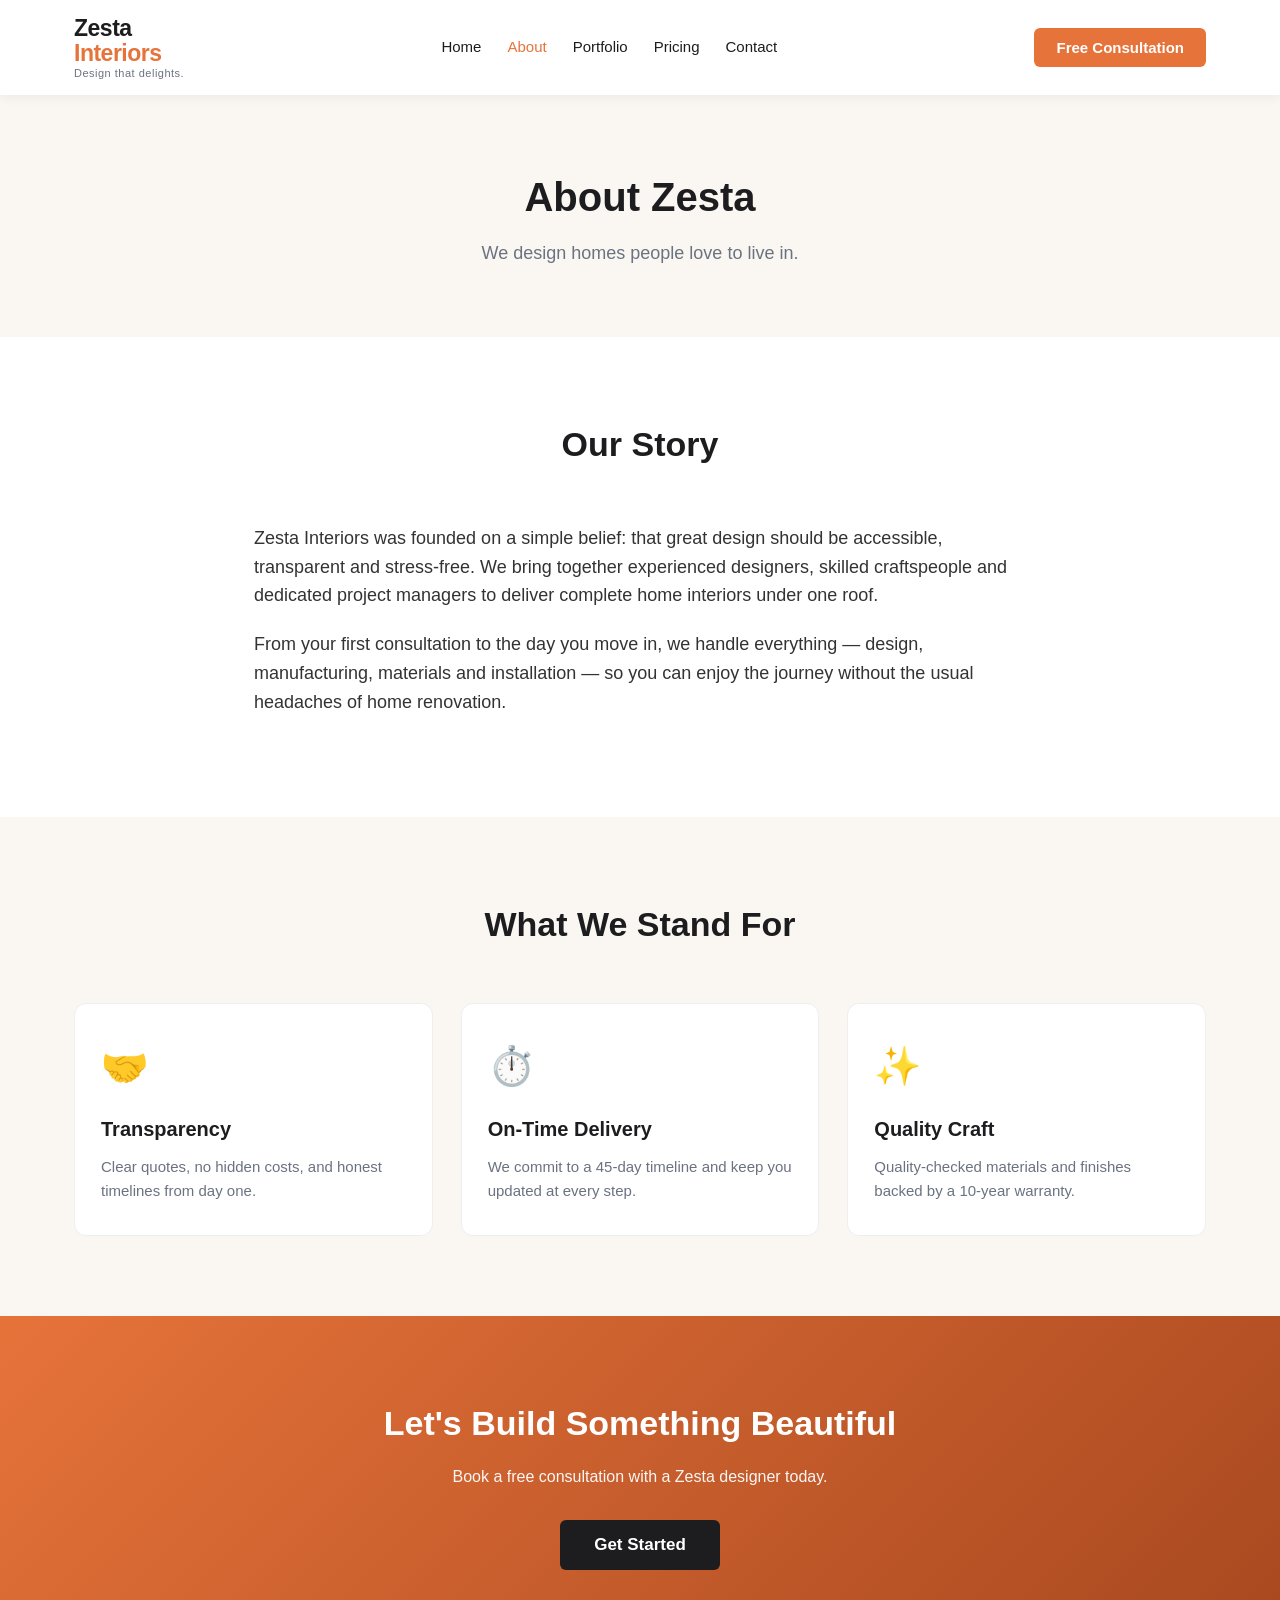
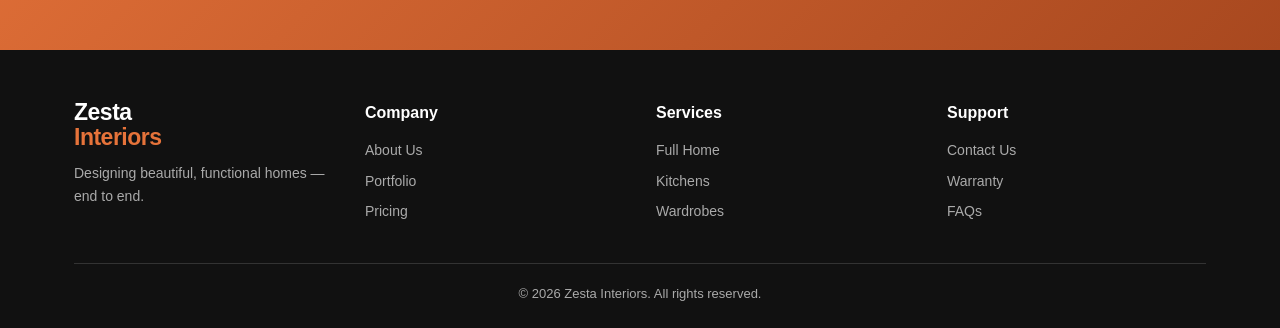
==== about.html @ 532d183b "Add About page for Zesta InteriorAdd about.htmls This file contains the HTML structure for the About" ====
<!DOCTYPE html>
<html lang="en">
<head>
<meta charset="UTF-8">
<meta name="viewport" content="width=device-width, initial-scale=1.0">
<title>About — Zesta Interiors</title>
<link rel="stylesheet" href="style.css">
</head>
<body>
<header>
  <nav>
    <a href="index.html" class="logo">Zesta<span> Interiors</span><small>Design that delights.</small></a>
    <div class="nav-links">
      <a href="index.html">Home</a>
      <a href="about.html" class="active">About</a>
      <a href="portfolio.html">Portfolio</a>
      <a href="pricing.html">Pricing</a>
      <a href="contact.html">Contact</a>
    </div>
    <a href="contact.html"><button class="btn">Free Consultation</button></a>
  </nav>
</header>
<section class="page-hero"><div class="container"><h1>About Zesta</h1><p>We design homes people love to live in.</p></div></section>
<section>
  <div class="container narrow">
    <div class="section-title"><h2>Our Story</h2></div>
    <p class="lead">Zesta Interiors was founded on a simple belief: that great design should be accessible, transparent and stress-free. We bring together experienced designers, skilled craftspeople and dedicated project managers to deliver complete home interiors under one roof.</p>
    <p class="lead">From your first consultation to the day you move in, we handle everything — design, manufacturing, materials and installation — so you can enjoy the journey without the usual headaches of home renovation.</p>
  </div>
</section>
<section class="rooms">
  <div class="container">
    <div class="section-title"><h2>What We Stand For</h2></div>
    <div class="grid">
      <div class="card"><div class="icon">🤝</div><h3>Transparency</h3><p>Clear quotes, no hidden costs, and honest timelines from day one.</p></div>
      <div class="card"><div class="icon">⏱️</div><h3>On-Time Delivery</h3><p>We commit to a 45-day timeline and keep you updated at every step.</p></div>
      <div class="card"><div class="icon">✨</div><h3>Quality Craft</h3><p>Quality-checked materials and finishes backed by a 10-year warranty.</p></div>
    </div>
  </div>
</section>
<section class="cta">
  <div class="container">
    <h2>Let's Build Something Beautiful</h2>
    <p>Book a free consultation with a Zesta designer today.</p>
    <a href="contact.html"><button class="btn big dark">Get Started</button></a>
  </div>
</section>
<footer>
  <div class="container">
    <div class="f-grid">
      <div><div class="logo" style="color:#fff">Zesta<span> Interiors</span></div><p style="margin-top:12px;font-size:14px">Designing beautiful, functional homes — end to end.</p></div>
      <div><h4>Company</h4><a href="about.html">About Us</a><a href="portfolio.html">Portfolio</a><a href="pricing.html">Pricing</a></div>
      <div><h4>Services</h4><a href="index.html">Full Home</a><a href="index.html">Kitchens</a><a href="index.html">Wardrobes</a></div>
      <div><h4>Support</h4><a href="contact.html">Contact Us</a><a href="#">Warranty</a><a href="#">FAQs</a></div>
    </div>
    <div class="copy">© 2026 Zesta Interiors. All rights reserved.</div>
  </div>
</footer>
</body>
</html>
---- style.css ----
:root{--brand:#e6733a;--dark:#1d1d1f;--gray:#6b7280;--bg:#faf7f3;--gold:#c9a24b;}
*{margin:0;padding:0;box-sizing:border-box;font-family:'Segoe UI',Helvetica,Arial,sans-serif;}
body{color:var(--dark);background:#fff;line-height:1.6;}
a{text-decoration:none;color:inherit;}
.container{max-width:1180px;margin:0 auto;padding:0 24px;}
.narrow{max-width:820px;}
header{position:sticky;top:0;background:#fff;box-shadow:0 2px 12px rgba(0,0,0,.06);z-index:100;}
nav{display:flex;align-items:center;justify-content:space-between;padding:16px 24px;max-width:1180px;margin:0 auto;}
.logo{font-size:23px;font-weight:800;letter-spacing:-.5px;display:flex;flex-direction:column;line-height:1.1;}
.logo span{color:var(--brand);}
.logo small{font-size:11px;font-weight:500;color:var(--gray);letter-spacing:.5px;}
.nav-links{display:flex;gap:26px;font-weight:500;font-size:15px;}
.nav-links a:hover,.nav-links a.active{color:var(--brand);}
.btn{background:var(--brand);color:#fff;padding:11px 22px;border-radius:6px;font-weight:600;border:none;cursor:pointer;font-size:15px;transition:.2s;}
.btn:hover{background:#cf5f2a;}
.btn.big{padding:15px 34px;font-size:17px;}
.btn.dark{background:var(--dark);}.btn.dark:hover{background:#000;}
.btn.full{width:100%;margin-top:14px;}
.hero{background:linear-gradient(rgba(0,0,0,.45),rgba(0,0,0,.45)),url('https://images.unsplash.com/photo-1616486338812-3dadae4b4ace?auto=format&fit=crop&w=1600&q=80') center/cover;color:#fff;padding:110px 0;text-align:center;}
.hero h1{font-size:48px;font-weight:800;max-width:760px;margin:0 auto 18px;line-height:1.15;}
.hero p{font-size:19px;max-width:600px;margin:0 auto 32px;opacity:.95;}
.page-hero{background:var(--bg);text-align:center;padding:70px 0;}
.page-hero h1{font-size:40px;font-weight:800;margin-bottom:10px;}
.page-hero p{color:var(--gray);font-size:18px;}
.stats{display:flex;justify-content:center;gap:60px;flex-wrap:wrap;padding:50px 0;background:var(--bg);text-align:center;}
.stat h3{font-size:38px;color:var(--brand);font-weight:800;}
.stat p{color:var(--gray);font-weight:500;}
section{padding:80px 0;}
.section-title{text-align:center;margin-bottom:52px;}
.section-title h2{font-size:34px;font-weight:800;margin-bottom:10px;}
.section-title p{color:var(--gray);max-width:560px;margin:0 auto;}
.lead{font-size:18px;color:#333;margin-bottom:20px;}
.grid{display:grid;grid-template-columns:repeat(auto-fit,minmax(260px,1fr));gap:28px;}
.card{border:1px solid #eee;border-radius:12px;padding:32px 26px;transition:.25s;background:#fff;}
.card:hover{box-shadow:0 12px 30px rgba(0,0,0,.09);transform:translateY(-4px);}
.card .icon{font-size:38px;margin-bottom:16px;}
.card h3{font-size:20px;margin-bottom:10px;}
.card p{color:var(--gray);font-size:15px;}
.rooms{background:var(--bg);}
.room-grid{display:grid;grid-template-columns:repeat(auto-fit,minmax(280px,1fr));gap:22px;}
.room{position:relative;border-radius:12px;overflow:hidden;height:260px;cursor:pointer;}
.room img{width:100%;height:100%;object-fit:cover;transition:.4s;}
.room:hover img{transform:scale(1.08);}
.room span{position:absolute;bottom:0;left:0;right:0;background:linear-gradient(transparent,rgba(0,0,0,.8));color:#fff;padding:40px 20px 18px;font-size:19px;font-weight:600;}
.steps{display:grid;grid-template-columns:repeat(auto-fit,minmax(210px,1fr));gap:30px;text-align:center;}
.step .num{width:56px;height:56px;background:var(--brand);color:#fff;border-radius:50%;display:flex;align-items:center;justify-content:center;font-size:22px;font-weight:800;margin:0 auto 16px;}
.step h3{margin-bottom:8px;}
.step p{color:var(--gray);font-size:15px;}
.pricing .price-card{display:flex;flex-direction:column;position:relative;}
.price-card .price{font-size:26px;font-weight:800;color:var(--brand);margin:8px 0;}
.price-card .sub{color:var(--gray);font-size:14px;margin-bottom:16px;}
.price-card ul{list-style:none;margin-bottom:auto;}
.price-card li{padding:7px 0;border-bottom:1px solid #f0f0f0;font-size:15px;}
.price-card li:before{content:"\2713 ";color:var(--brand);font-weight:700;}
.price-card.featured{border:2px solid var(--brand);box-shadow:0 12px 30px rgba(230,115,58,.15);}
.badge{position:absolute;top:-13px;left:50%;transform:translateX(-50%);background:var(--brand);color:#fff;padding:4px 16px;border-radius:20px;font-size:12px;font-weight:700;}
.testimonials{background:var(--dark);color:#fff;}
.testimonials .section-title h2{color:#fff;}
.t-grid{display:grid;grid-template-columns:repeat(auto-fit,minmax(280px,1fr));gap:26px;}
.t-card{background:#2a2a2d;border-radius:12px;padding:30px;}
.t-card .stars{color:var(--gold);margin-bottom:12px;}
.t-card p{font-style:italic;opacity:.9;margin-bottom:18px;}
.t-card .name{font-weight:700;}
.t-card .role{color:var(--gray);font-size:14px;}
.cta{background:linear-gradient(135deg,var(--brand),#a8481f);color:#fff;text-align:center;}
.cta h2{font-size:34px;margin-bottom:14px;}
.cta p{margin-bottom:30px;opacity:.95;}
.form{max-width:520px;margin:0 auto;display:grid;gap:14px;}
.form input,.form select,.form textarea{padding:14px;border-radius:8px;border:none;font-size:15px;font-family:inherit;}
.form button{background:var(--dark);color:#fff;padding:15px;border-radius:8px;border:none;font-weight:700;font-size:16px;cursor:pointer;}
.form button:hover{background:#000;}
.contact-info{display:flex;justify-content:center;gap:36px;flex-wrap:wrap;margin-top:34px;font-size:15px;}
footer{background:#111;color:#aaa;padding:50px 0 24px;}
.f-grid{display:grid;grid-template-columns:repeat(auto-fit,minmax(180px,1fr));gap:32px;margin-bottom:32px;}
footer h4{color:#fff;margin-bottom:14px;}
footer a{display:block;margin-bottom:8px;font-size:14px;}
footer a:hover{color:var(--brand);}
.copy{border-top:1px solid #333;padding-top:20px;text-align:center;font-size:13px;}
@media(max-width:768px){.nav-links{display:none;}.hero h1{font-size:34px;}.stats{gap:34px;}}
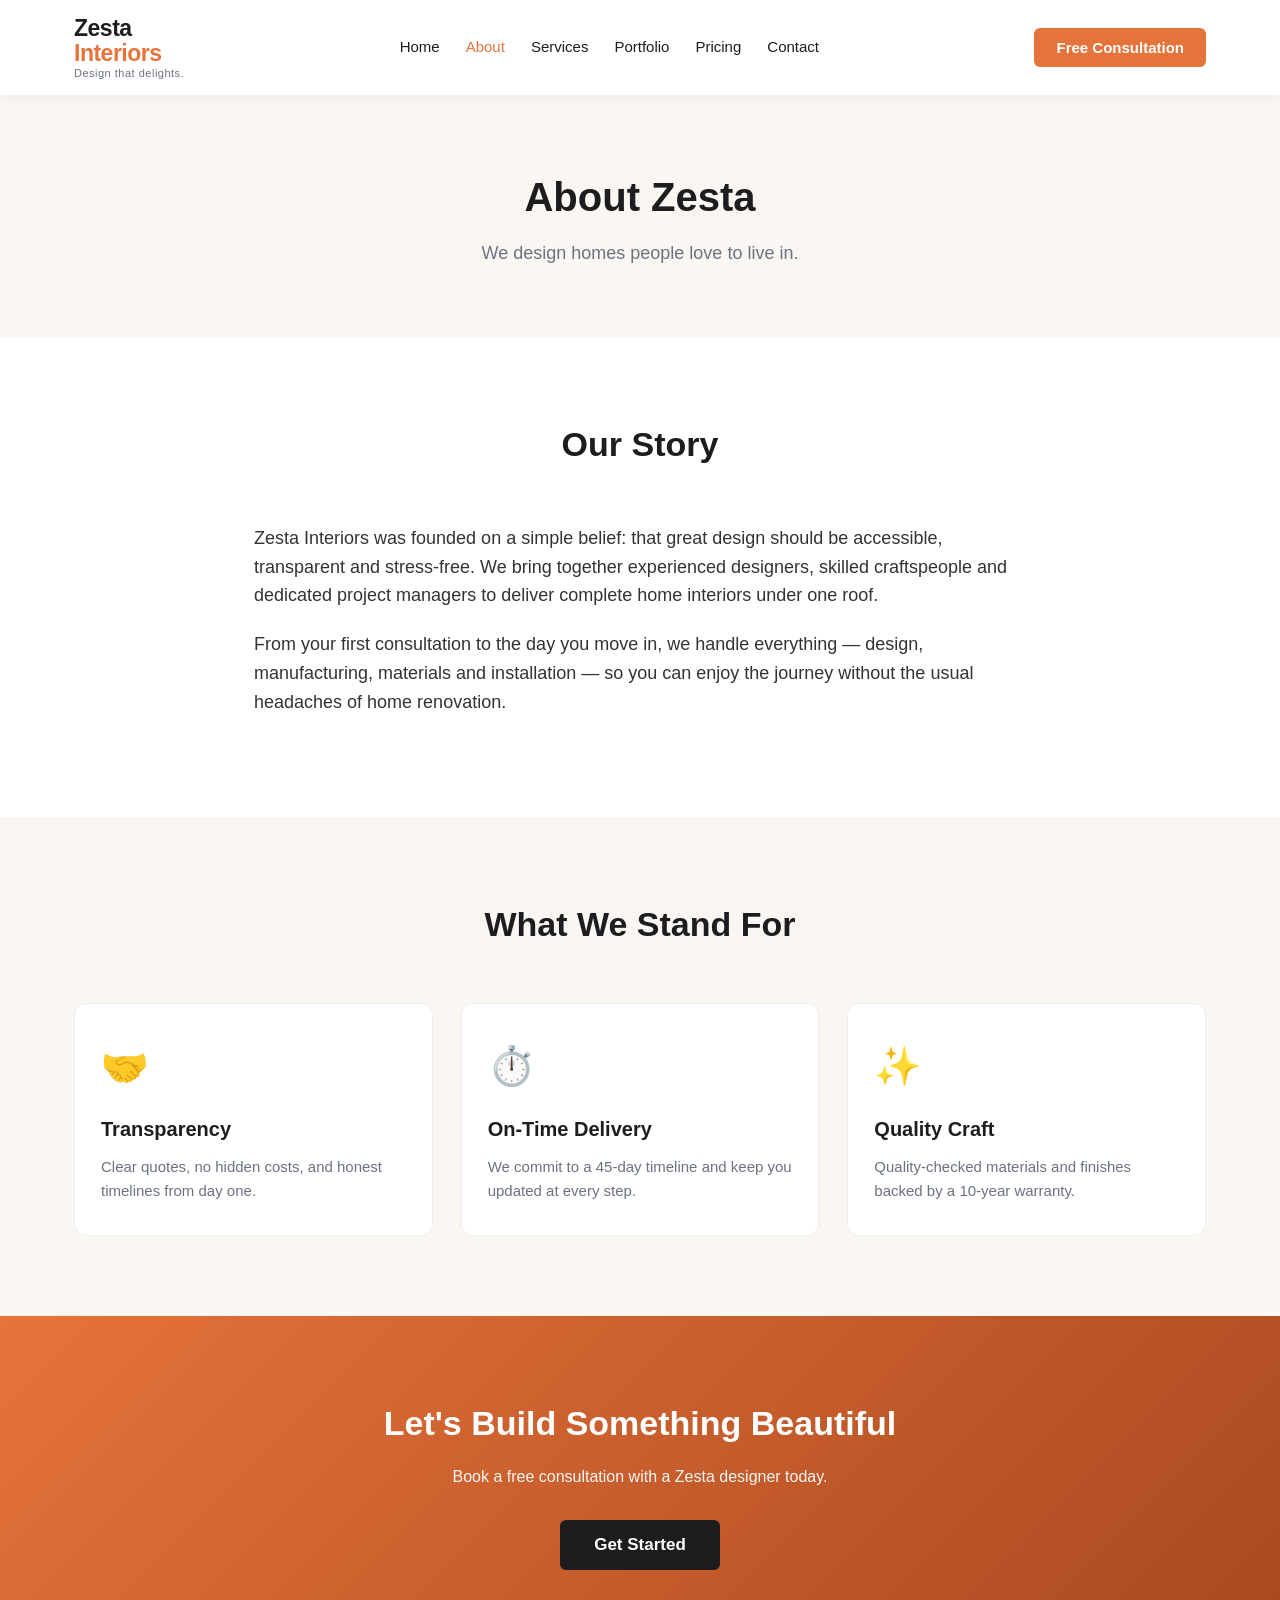
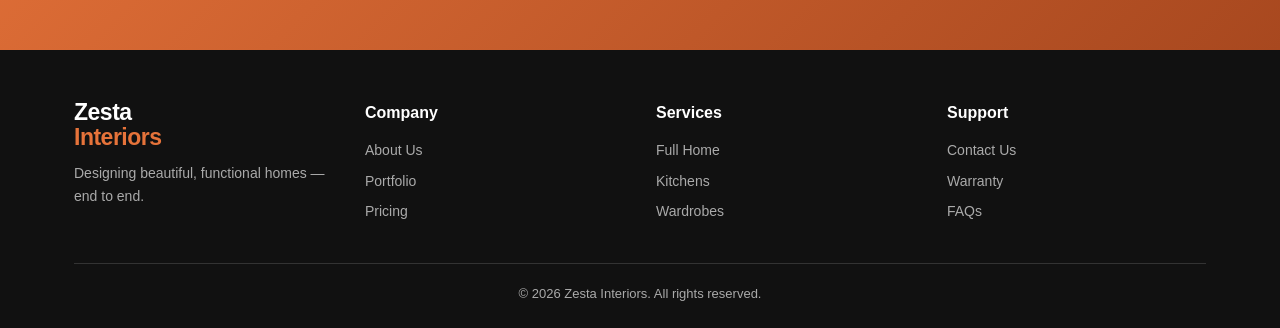
==== commit 96bc5190: "Update service links to point to seAdd Services link to nav in about.htmlrvices.html" ====
--- a/about.html
+++ b/about.html
@@ -13,6 +13,7 @@
     <div class="nav-links">
       <a href="index.html">Home</a>
       <a href="about.html" class="active">About</a>
+      <a href="services.html">Services</a>
       <a href="portfolio.html">Portfolio</a>
       <a href="pricing.html">Pricing</a>
       <a href="contact.html">Contact</a>
@@ -50,7 +51,7 @@
     <div class="f-grid">
       <div><div class="logo" style="color:#fff">Zesta<span> Interiors</span></div><p style="margin-top:12px;font-size:14px">Designing beautiful, functional homes — end to end.</p></div>
       <div><h4>Company</h4><a href="about.html">About Us</a><a href="portfolio.html">Portfolio</a><a href="pricing.html">Pricing</a></div>
-      <div><h4>Services</h4><a href="index.html">Full Home</a><a href="index.html">Kitchens</a><a href="index.html">Wardrobes</a></div>
+      <div><h4>Services</h4><a href="services.html">Full Home</a><a href="services.html">Kitchens</a><a href="services.html">Wardrobes</a></div>
       <div><h4>Support</h4><a href="contact.html">Contact Us</a><a href="#">Warranty</a><a href="#">FAQs</a></div>
     </div>
     <div class="copy">© 2026 Zesta Interiors. All rights reserved.</div>
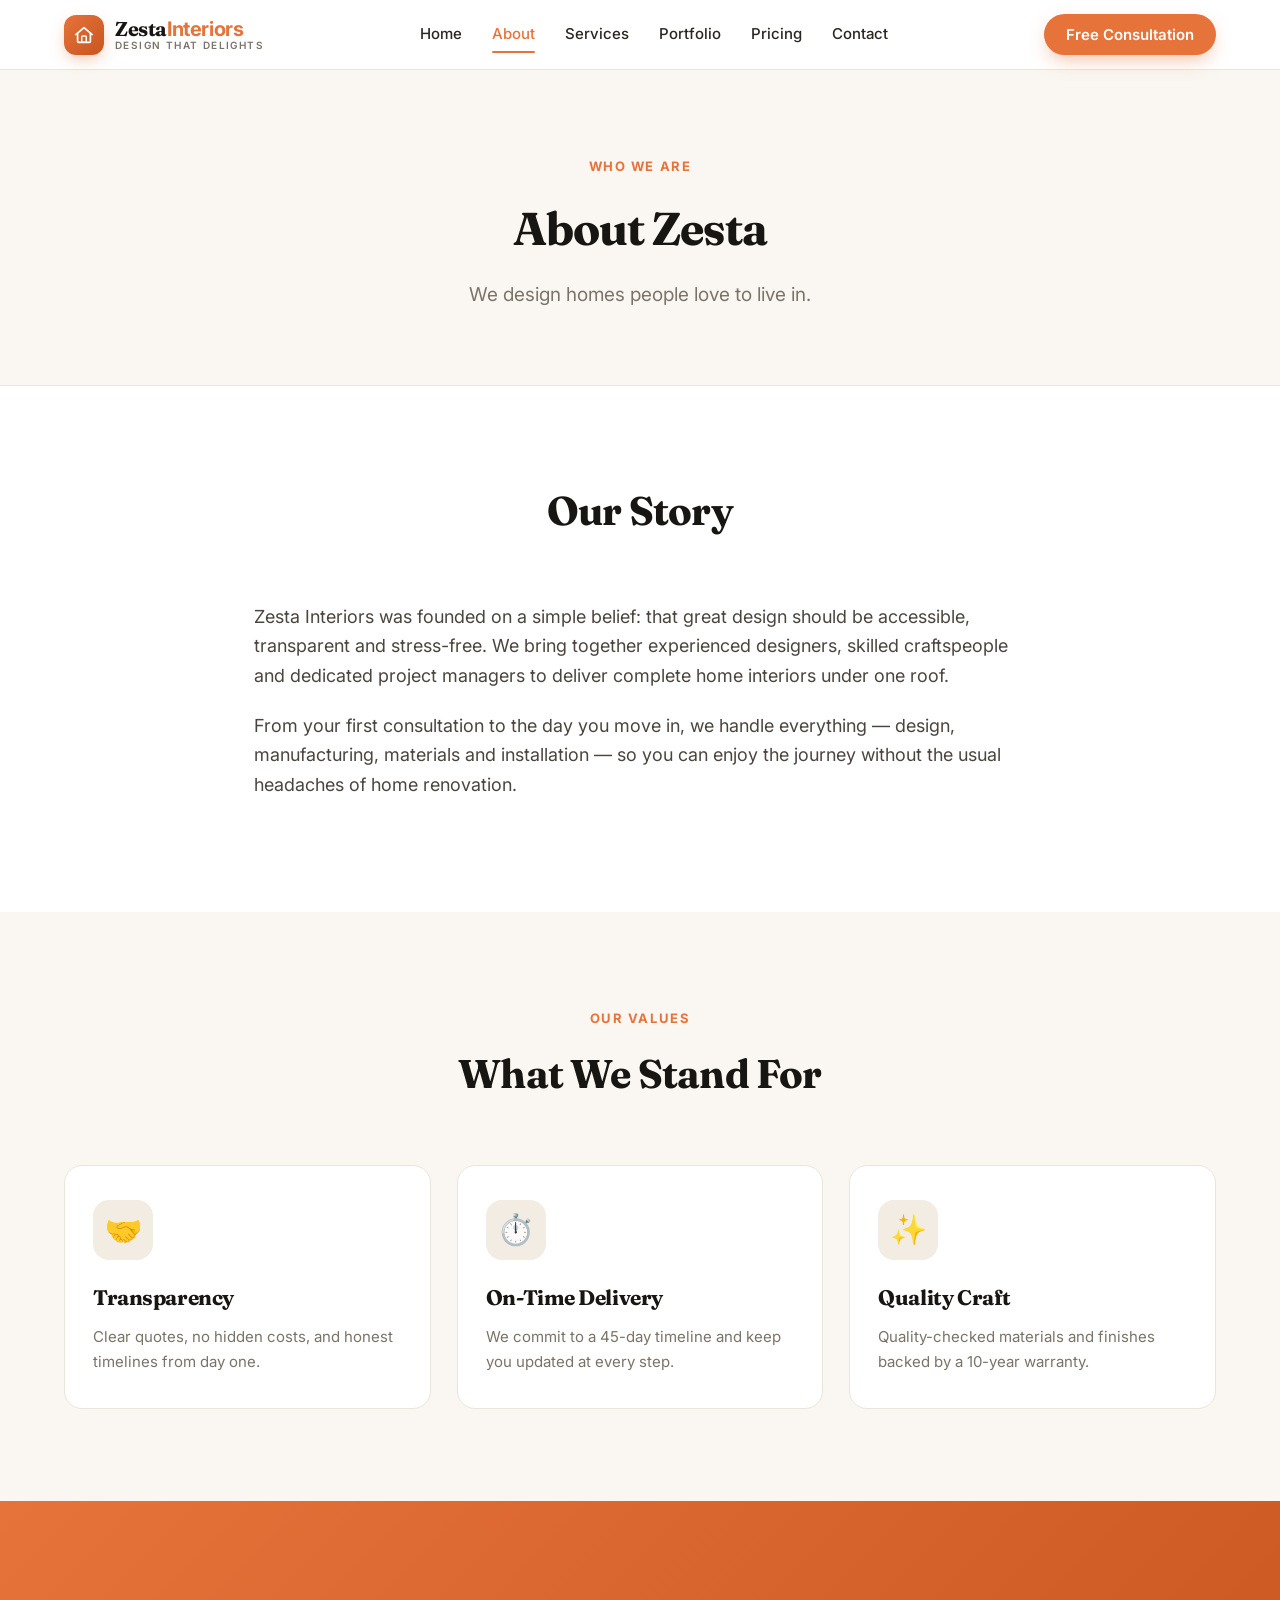
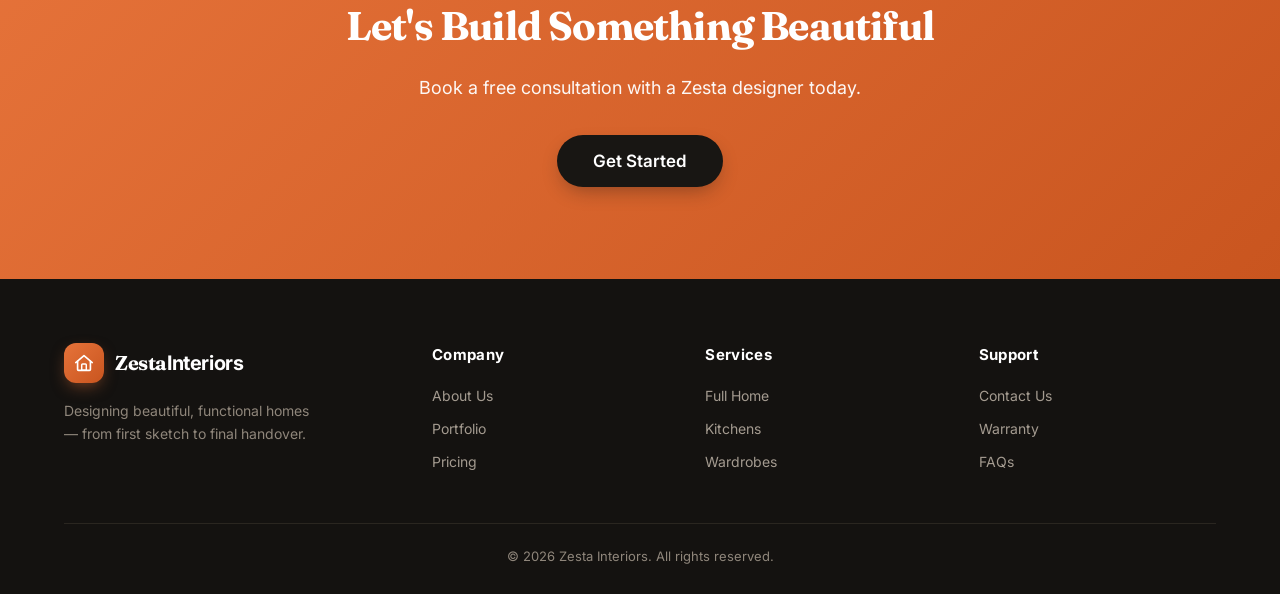
==== commit d55b20da: "Enhance About page structure and content Add SVG logo and eyebrows to about page" ====
--- a/about.html
+++ b/about.html
@@ -9,7 +9,7 @@
 <body>
 <header>
   <nav>
-    <a href="index.html" class="logo">Zesta<span> Interiors</span><small>Design that delights.</small></a>
+    <a href="index.html" class="logo"><span class="mark"><svg viewBox="0 0 24 24" fill="none" xmlns="http://www.w3.org/2000/svg"><path d="M3 11.5 12 4l9 7.5" stroke="#fff" stroke-width="1.8" stroke-linecap="round" stroke-linejoin="round"/><path d="M5 10.2V19a1 1 0 0 0 1 1h12a1 1 0 0 0 1-1v-8.8" stroke="#fff" stroke-width="1.8" stroke-linecap="round" stroke-linejoin="round"/><rect x="9.5" y="13" width="5" height="7" rx="1" stroke="#fff" stroke-width="1.6"/></svg></span><span class="txt"><b>Zesta<span>Interiors</span></b><small>Design that delights</small></span></a>
     <div class="nav-links">
       <a href="index.html">Home</a>
       <a href="about.html" class="active">About</a>
@@ -21,7 +21,7 @@
     <a href="contact.html"><button class="btn">Free Consultation</button></a>
   </nav>
 </header>
-<section class="page-hero"><div class="container"><h1>About Zesta</h1><p>We design homes people love to live in.</p></div></section>
+<section class="page-hero"><div class="container"><span class="eyebrow">Who we are</span><h1>About Zesta</h1><p>We design homes people love to live in.</p></div></section>
 <section>
   <div class="container narrow">
     <div class="section-title"><h2>Our Story</h2></div>
@@ -31,7 +31,7 @@
 </section>
 <section class="rooms">
   <div class="container">
-    <div class="section-title"><h2>What We Stand For</h2></div>
+    <div class="section-title"><span class="eyebrow">Our values</span><h2>What We Stand For</h2></div>
     <div class="grid">
       <div class="card"><div class="icon">🤝</div><h3>Transparency</h3><p>Clear quotes, no hidden costs, and honest timelines from day one.</p></div>
       <div class="card"><div class="icon">⏱️</div><h3>On-Time Delivery</h3><p>We commit to a 45-day timeline and keep you updated at every step.</p></div>
@@ -49,7 +49,7 @@
 <footer>
   <div class="container">
     <div class="f-grid">
-      <div><div class="logo" style="color:#fff">Zesta<span> Interiors</span></div><p style="margin-top:12px;font-size:14px">Designing beautiful, functional homes — end to end.</p></div>
+      <div><div class="logo"><span class="mark"><svg viewBox="0 0 24 24" fill="none" xmlns="http://www.w3.org/2000/svg"><path d="M3 11.5 12 4l9 7.5" stroke="#fff" stroke-width="1.8" stroke-linecap="round" stroke-linejoin="round"/><path d="M5 10.2V19a1 1 0 0 0 1 1h12a1 1 0 0 0 1-1v-8.8" stroke="#fff" stroke-width="1.8" stroke-linecap="round" stroke-linejoin="round"/><rect x="9.5" y="13" width="5" height="7" rx="1" stroke="#fff" stroke-width="1.6"/></svg></span><span class="txt"><b>Zesta<span>Interiors</span></b></span></div><p class="fabout">Designing beautiful, functional homes — from first sketch to final handover.</p></div>
       <div><h4>Company</h4><a href="about.html">About Us</a><a href="portfolio.html">Portfolio</a><a href="pricing.html">Pricing</a></div>
       <div><h4>Services</h4><a href="services.html">Full Home</a><a href="services.html">Kitchens</a><a href="services.html">Wardrobes</a></div>
       <div><h4>Support</h4><a href="contact.html">Contact Us</a><a href="#">Warranty</a><a href="#">FAQs</a></div>
--- a/style.css
+++ b/style.css
@@ -1,79 +1,138 @@
-:root{--brand:#e6733a;--dark:#1d1d1f;--gray:#6b7280;--bg:#faf7f3;--gold:#c9a24b;}
-*{margin:0;padding:0;box-sizing:border-box;font-family:'Segoe UI',Helvetica,Arial,sans-serif;}
-body{color:var(--dark);background:#fff;line-height:1.6;}
+@import url('https://fonts.googleapis.com/css2?family=Fraunces:opsz,wght@9..144,600;9..144,700&family=Inter:wght@400;500;600;700;800&display=swap');
+:root{
+  --brand:#e6733a;--brand-2:#f0954a;--brand-dark:#c9551f;
+  --dark:#181613;--ink:#2a2622;--gray:#7a7369;
+  --bg:#faf6f1;--soft:#f3ece3;--gold:#c9a24b;--line:#ece5db;
+  --shadow-sm:0 2px 8px rgba(24,22,19,.05);
+  --shadow:0 18px 46px -12px rgba(24,22,19,.14);
+  --radius:18px;
+}
+*{margin:0;padding:0;box-sizing:border-box;font-family:'Inter',-apple-system,'Segoe UI',Helvetica,Arial,sans-serif;}
+html{scroll-behavior:smooth;}
+body{color:var(--ink);background:#fff;line-height:1.65;-webkit-font-smoothing:antialiased;}
 a{text-decoration:none;color:inherit;}
-.container{max-width:1180px;margin:0 auto;padding:0 24px;}
+h1,h2,h3{font-family:'Fraunces','Georgia',serif;font-weight:700;letter-spacing:-.02em;color:var(--dark);}
+.container{max-width:1200px;margin:0 auto;padding:0 24px;}
 .narrow{max-width:820px;}
-header{position:sticky;top:0;background:#fff;box-shadow:0 2px 12px rgba(0,0,0,.06);z-index:100;}
-nav{display:flex;align-items:center;justify-content:space-between;padding:16px 24px;max-width:1180px;margin:0 auto;}
-.logo{font-size:23px;font-weight:800;letter-spacing:-.5px;display:flex;flex-direction:column;line-height:1.1;}
-.logo span{color:var(--brand);}
-.logo small{font-size:11px;font-weight:500;color:var(--gray);letter-spacing:.5px;}
-.nav-links{display:flex;gap:26px;font-weight:500;font-size:15px;}
+
+/* ---------- HEADER ---------- */
+header{position:sticky;top:0;background:rgba(255,255,255,.78);backdrop-filter:saturate(180%) blur(16px);-webkit-backdrop-filter:saturate(180%) blur(16px);border-bottom:1px solid var(--line);z-index:100;}
+nav{display:flex;align-items:center;justify-content:space-between;padding:14px 24px;max-width:1200px;margin:0 auto;}
+.logo{display:flex;align-items:center;gap:11px;}
+.logo .mark{width:40px;height:40px;flex:none;border-radius:12px;background:linear-gradient(135deg,var(--brand),var(--brand-dark));display:flex;align-items:center;justify-content:center;box-shadow:0 6px 16px -4px rgba(230,115,58,.5);}
+.logo .mark svg{width:22px;height:22px;}
+.logo .txt{display:flex;flex-direction:column;line-height:1.05;}
+.logo .txt b{font-family:'Fraunces',serif;font-size:20px;font-weight:700;letter-spacing:-.02em;color:var(--dark);}
+.logo .txt b span{color:var(--brand);}
+.logo .txt small{font-size:10px;font-weight:600;color:var(--gray);letter-spacing:.14em;text-transform:uppercase;}
+.nav-links{display:flex;gap:30px;font-weight:500;font-size:15px;align-items:center;}
+.nav-links a{position:relative;padding:4px 0;color:var(--ink);transition:color .2s;}
+.nav-links a:after{content:"";position:absolute;left:0;bottom:-2px;height:2px;width:0;background:var(--brand);border-radius:2px;transition:width .25s ease;}
 .nav-links a:hover,.nav-links a.active{color:var(--brand);}
-.btn{background:var(--brand);color:#fff;padding:11px 22px;border-radius:6px;font-weight:600;border:none;cursor:pointer;font-size:15px;transition:.2s;}
-.btn:hover{background:#cf5f2a;}
-.btn.big{padding:15px 34px;font-size:17px;}
-.btn.dark{background:var(--dark);}.btn.dark:hover{background:#000;}
+.nav-links a:hover:after,.nav-links a.active:after{width:100%;}
+.btn{background:var(--brand);color:#fff;padding:11px 22px;border-radius:999px;font-weight:600;border:none;cursor:pointer;font-size:15px;transition:transform .18s ease,box-shadow .18s ease,background .2s;box-shadow:0 8px 20px -6px rgba(230,115,58,.55);display:inline-block;}
+.btn:hover{background:var(--brand-dark);transform:translateY(-2px);box-shadow:0 12px 26px -6px rgba(230,115,58,.6);}
+.btn.big{padding:16px 36px;font-size:17px;}
+.btn.dark{background:var(--dark);box-shadow:0 8px 20px -6px rgba(24,22,19,.4);}.btn.dark:hover{background:#000;}
+.btn.ghost{background:rgba(255,255,255,.14);border:1.5px solid rgba(255,255,255,.55);box-shadow:none;color:#fff;}
+.btn.ghost:hover{background:rgba(255,255,255,.24);}
 .btn.full{width:100%;margin-top:14px;}
-.hero{background:linear-gradient(rgba(0,0,0,.45),rgba(0,0,0,.45)),url('https://images.unsplash.com/photo-1616486338812-3dadae4b4ace?auto=format&fit=crop&w=1600&q=80') center/cover;color:#fff;padding:110px 0;text-align:center;}
-.hero h1{font-size:48px;font-weight:800;max-width:760px;margin:0 auto 18px;line-height:1.15;}
-.hero p{font-size:19px;max-width:600px;margin:0 auto 32px;opacity:.95;}
-.page-hero{background:var(--bg);text-align:center;padding:70px 0;}
-.page-hero h1{font-size:40px;font-weight:800;margin-bottom:10px;}
-.page-hero p{color:var(--gray);font-size:18px;}
-.stats{display:flex;justify-content:center;gap:60px;flex-wrap:wrap;padding:50px 0;background:var(--bg);text-align:center;}
-.stat h3{font-size:38px;color:var(--brand);font-weight:800;}
+
+/* ---------- HERO ---------- */
+.hero{position:relative;background:linear-gradient(rgba(24,22,19,.5),rgba(24,22,19,.55)),url('https://images.unsplash.com/photo-1616486338812-3dadae4b4ace?auto=format&fit=crop&w=1600&q=80') center/cover;color:#fff;padding:130px 0 120px;text-align:center;}
+.hero .eyebrow{display:inline-block;background:rgba(255,255,255,.15);border:1px solid rgba(255,255,255,.35);padding:7px 18px;border-radius:999px;font-size:13px;font-weight:600;letter-spacing:.08em;text-transform:uppercase;margin-bottom:22px;backdrop-filter:blur(4px);}
+.hero h1{font-size:56px;color:#fff;max-width:820px;margin:0 auto 20px;line-height:1.08;}
+.hero p{font-size:20px;max-width:620px;margin:0 auto 36px;opacity:.94;font-weight:400;}
+.hero .btn-row{display:flex;gap:16px;justify-content:center;flex-wrap:wrap;}
+.page-hero{background:var(--bg);text-align:center;padding:82px 0 74px;border-bottom:1px solid var(--line);}
+.page-hero .eyebrow{display:inline-block;color:var(--brand);font-size:13px;font-weight:700;letter-spacing:.12em;text-transform:uppercase;margin-bottom:14px;}
+.page-hero h1{font-size:46px;margin-bottom:12px;}
+.page-hero p{color:var(--gray);font-size:19px;max-width:600px;margin:0 auto;}
+
+/* ---------- STATS ---------- */
+.stats{display:flex;justify-content:center;gap:70px;flex-wrap:wrap;padding:56px 0;background:var(--bg);text-align:center;border-bottom:1px solid var(--line);}
+.stat h3{font-family:'Fraunces',serif;font-size:44px;color:var(--brand);font-weight:700;}
 .stat p{color:var(--gray);font-weight:500;}
-section{padding:80px 0;}
-.section-title{text-align:center;margin-bottom:52px;}
-.section-title h2{font-size:34px;font-weight:800;margin-bottom:10px;}
-.section-title p{color:var(--gray);max-width:560px;margin:0 auto;}
-.lead{font-size:18px;color:#333;margin-bottom:20px;}
-.grid{display:grid;grid-template-columns:repeat(auto-fit,minmax(260px,1fr));gap:28px;}
-.card{border:1px solid #eee;border-radius:12px;padding:32px 26px;transition:.25s;background:#fff;}
-.card:hover{box-shadow:0 12px 30px rgba(0,0,0,.09);transform:translateY(-4px);}
-.card .icon{font-size:38px;margin-bottom:16px;}
-.card h3{font-size:20px;margin-bottom:10px;}
+
+section{padding:92px 0;}
+.section-title{text-align:center;margin-bottom:58px;}
+.section-title .eyebrow{display:inline-block;color:var(--brand);font-size:13px;font-weight:700;letter-spacing:.12em;text-transform:uppercase;margin-bottom:12px;}
+.section-title h2{font-size:40px;margin-bottom:12px;}
+.section-title p{color:var(--gray);max-width:580px;margin:0 auto;font-size:17px;}
+.lead{font-size:18px;color:#4a453f;margin-bottom:20px;}
+
+/* ---------- CARDS ---------- */
+.grid{display:grid;grid-template-columns:repeat(auto-fit,minmax(270px,1fr));gap:26px;}
+.card{border:1px solid var(--line);border-radius:var(--radius);padding:34px 28px;transition:transform .28s ease,box-shadow .28s ease,border-color .28s;background:#fff;position:relative;overflow:hidden;}
+.card:hover{box-shadow:var(--shadow);transform:translateY(-6px);border-color:transparent;}
+.card .icon{width:60px;height:60px;border-radius:16px;background:var(--soft);display:flex;align-items:center;justify-content:center;font-size:30px;margin-bottom:20px;transition:.28s;}
+.card:hover .icon{background:linear-gradient(135deg,var(--brand),var(--brand-2));transform:scale(1.05);}
+.card h3{font-size:21px;margin-bottom:10px;}
 .card p{color:var(--gray);font-size:15px;}
+
+/* ---------- ROOMS ---------- */
 .rooms{background:var(--bg);}
 .room-grid{display:grid;grid-template-columns:repeat(auto-fit,minmax(280px,1fr));gap:22px;}
-.room{position:relative;border-radius:12px;overflow:hidden;height:260px;cursor:pointer;}
-.room img{width:100%;height:100%;object-fit:cover;transition:.4s;}
-.room:hover img{transform:scale(1.08);}
-.room span{position:absolute;bottom:0;left:0;right:0;background:linear-gradient(transparent,rgba(0,0,0,.8));color:#fff;padding:40px 20px 18px;font-size:19px;font-weight:600;}
-.steps{display:grid;grid-template-columns:repeat(auto-fit,minmax(210px,1fr));gap:30px;text-align:center;}
-.step .num{width:56px;height:56px;background:var(--brand);color:#fff;border-radius:50%;display:flex;align-items:center;justify-content:center;font-size:22px;font-weight:800;margin:0 auto 16px;}
-.step h3{margin-bottom:8px;}
+.room{position:relative;border-radius:var(--radius);overflow:hidden;height:270px;cursor:pointer;box-shadow:var(--shadow-sm);}
+.room img{width:100%;height:100%;object-fit:cover;transition:.5s ease;}
+.room:hover img{transform:scale(1.09);}
+.room span{position:absolute;bottom:0;left:0;right:0;background:linear-gradient(transparent,rgba(24,22,19,.85));color:#fff;padding:46px 22px 20px;font-size:20px;font-weight:600;font-family:'Fraunces',serif;}
+
+/* ---------- STEPS ---------- */
+.steps{display:grid;grid-template-columns:repeat(auto-fit,minmax(210px,1fr));gap:32px;text-align:center;}
+.step{position:relative;}
+.step .num{width:62px;height:62px;background:linear-gradient(135deg,var(--brand),var(--brand-dark));color:#fff;border-radius:50%;display:flex;align-items:center;justify-content:center;font-size:24px;font-weight:800;margin:0 auto 18px;box-shadow:0 10px 22px -6px rgba(230,115,58,.5);font-family:'Fraunces',serif;}
+.step h3{margin-bottom:8px;font-size:19px;}
 .step p{color:var(--gray);font-size:15px;}
+
+/* ---------- PRICING ---------- */
 .pricing .price-card{display:flex;flex-direction:column;position:relative;}
-.price-card .price{font-size:26px;font-weight:800;color:var(--brand);margin:8px 0;}
-.price-card .sub{color:var(--gray);font-size:14px;margin-bottom:16px;}
+.price-card .price{font-family:'Fraunces',serif;font-size:30px;font-weight:700;color:var(--brand);margin:10px 0;}
+.price-card .sub{color:var(--gray);font-size:14px;margin-bottom:18px;}
 .price-card ul{list-style:none;margin-bottom:auto;}
-.price-card li{padding:7px 0;border-bottom:1px solid #f0f0f0;font-size:15px;}
-.price-card li:before{content:"\2713 ";color:var(--brand);font-weight:700;}
-.price-card.featured{border:2px solid var(--brand);box-shadow:0 12px 30px rgba(230,115,58,.15);}
-.badge{position:absolute;top:-13px;left:50%;transform:translateX(-50%);background:var(--brand);color:#fff;padding:4px 16px;border-radius:20px;font-size:12px;font-weight:700;}
+.price-card li{padding:9px 0;border-bottom:1px solid var(--line);font-size:15px;}
+.price-card li:before{content:"\2713";color:#fff;background:var(--brand);font-weight:700;display:inline-flex;align-items:center;justify-content:center;width:18px;height:18px;border-radius:50%;font-size:11px;margin-right:9px;}
+.price-card.featured{border:2px solid var(--brand);box-shadow:0 20px 46px -12px rgba(230,115,58,.28);transform:scale(1.03);}
+.badge{position:absolute;top:-14px;left:50%;transform:translateX(-50%);background:linear-gradient(135deg,var(--brand),var(--brand-dark));color:#fff;padding:5px 18px;border-radius:999px;font-size:12px;font-weight:700;letter-spacing:.04em;box-shadow:0 6px 16px -4px rgba(230,115,58,.5);}
+
+/* ---------- TESTIMONIALS ---------- */
 .testimonials{background:var(--dark);color:#fff;}
 .testimonials .section-title h2{color:#fff;}
-.t-grid{display:grid;grid-template-columns:repeat(auto-fit,minmax(280px,1fr));gap:26px;}
-.t-card{background:#2a2a2d;border-radius:12px;padding:30px;}
-.t-card .stars{color:var(--gold);margin-bottom:12px;}
-.t-card p{font-style:italic;opacity:.9;margin-bottom:18px;}
+.testimonials .section-title p{color:#b5ada2;}
+.t-grid{display:grid;grid-template-columns:repeat(auto-fit,minmax(290px,1fr));gap:26px;}
+.t-card{background:#231f1b;border:1px solid #322c26;border-radius:var(--radius);padding:32px;transition:.28s;}
+.t-card:hover{transform:translateY(-4px);border-color:var(--brand);}
+.t-card .stars{color:var(--gold);margin-bottom:14px;letter-spacing:2px;}
+.t-card p{font-style:italic;opacity:.92;margin-bottom:20px;color:#eae4dc;}
 .t-card .name{font-weight:700;}
-.t-card .role{color:var(--gray);font-size:14px;}
-.cta{background:linear-gradient(135deg,var(--brand),#a8481f);color:#fff;text-align:center;}
-.cta h2{font-size:34px;margin-bottom:14px;}
-.cta p{margin-bottom:30px;opacity:.95;}
-.form{max-width:520px;margin:0 auto;display:grid;gap:14px;}
-.form input,.form select,.form textarea{padding:14px;border-radius:8px;border:none;font-size:15px;font-family:inherit;}
-.form button{background:var(--dark);color:#fff;padding:15px;border-radius:8px;border:none;font-weight:700;font-size:16px;cursor:pointer;}
-.form button:hover{background:#000;}
-.contact-info{display:flex;justify-content:center;gap:36px;flex-wrap:wrap;margin-top:34px;font-size:15px;}
-footer{background:#111;color:#aaa;padding:50px 0 24px;}
-.f-grid{display:grid;grid-template-columns:repeat(auto-fit,minmax(180px,1fr));gap:32px;margin-bottom:32px;}
-footer h4{color:#fff;margin-bottom:14px;}
-footer a{display:block;margin-bottom:8px;font-size:14px;}
-footer a:hover{color:var(--brand);}
-.copy{border-top:1px solid #333;padding-top:20px;text-align:center;font-size:13px;}
-@media(max-width:768px){.nav-links{display:none;}.hero h1{font-size:34px;}.stats{gap:34px;}}
+.t-card .role{color:#a49b90;font-size:14px;}
+
+/* ---------- CTA & FORM ---------- */
+.cta{background:linear-gradient(135deg,var(--brand),var(--brand-dark));color:#fff;text-align:center;position:relative;overflow:hidden;}
+.cta h2{font-size:40px;color:#fff;margin-bottom:14px;}
+.cta p{margin-bottom:32px;opacity:.95;font-size:18px;}
+.form{max-width:540px;margin:0 auto;display:grid;gap:14px;}
+.form input,.form select,.form textarea{padding:15px 16px;border-radius:12px;border:1px solid var(--line);font-size:15px;font-family:inherit;background:#fff;transition:.2s;}
+.form input:focus,.form select:focus,.form textarea:focus{outline:none;border-color:var(--brand);box-shadow:0 0 0 4px rgba(230,115,58,.12);}
+.form button{background:var(--dark);color:#fff;padding:16px;border-radius:12px;border:none;font-weight:700;font-size:16px;cursor:pointer;transition:.2s;}
+.form button:hover{background:#000;transform:translateY(-2px);}
+.contact-info{display:flex;justify-content:center;gap:40px;flex-wrap:wrap;margin-top:38px;font-size:15px;}
+
+/* ---------- FOOTER ---------- */
+footer{background:#141210;color:#a49b90;padding:64px 0 26px;}
+.f-grid{display:grid;grid-template-columns:1.4fr repeat(3,1fr);gap:36px;margin-bottom:40px;}
+footer .logo .txt b,footer .logo .txt b span{color:#fff;}
+footer .fabout{color:#8f867b;font-size:14px;margin-top:16px;max-width:260px;}
+footer h4{color:#fff;margin-bottom:16px;font-family:'Inter',sans-serif;font-size:15px;font-weight:700;letter-spacing:.02em;}
+footer a{display:block;margin-bottom:10px;font-size:14px;transition:.2s;}
+footer a:hover{color:var(--brand);padding-left:3px;}
+.copy{border-top:1px solid #2a2620;padding-top:22px;text-align:center;font-size:13px;color:#8f867b;}
+
+/* ---------- ANIMATION ---------- */
+@keyframes rise{from{opacity:0;transform:translateY(16px);}to{opacity:1;transform:translateY(0);}}
+.hero .eyebrow,.hero h1,.hero p,.hero .btn-row{animation:rise .7s ease both;}
+.hero h1{animation-delay:.08s;}.hero p{animation-delay:.16s;}.hero .btn-row{animation-delay:.24s;}
+
+/* ---------- RESPONSIVE ---------- */
+@media(max-width:860px){.f-grid{grid-template-columns:1fr 1fr;}}
+@media(max-width:768px){.nav-links{display:none;}.hero h1{font-size:38px;}.hero p{font-size:17px;}.page-hero h1{font-size:34px;}.section-title h2{font-size:30px;}.stats{gap:36px;}.cta h2{font-size:30px;}.price-card.featured{transform:none;}}
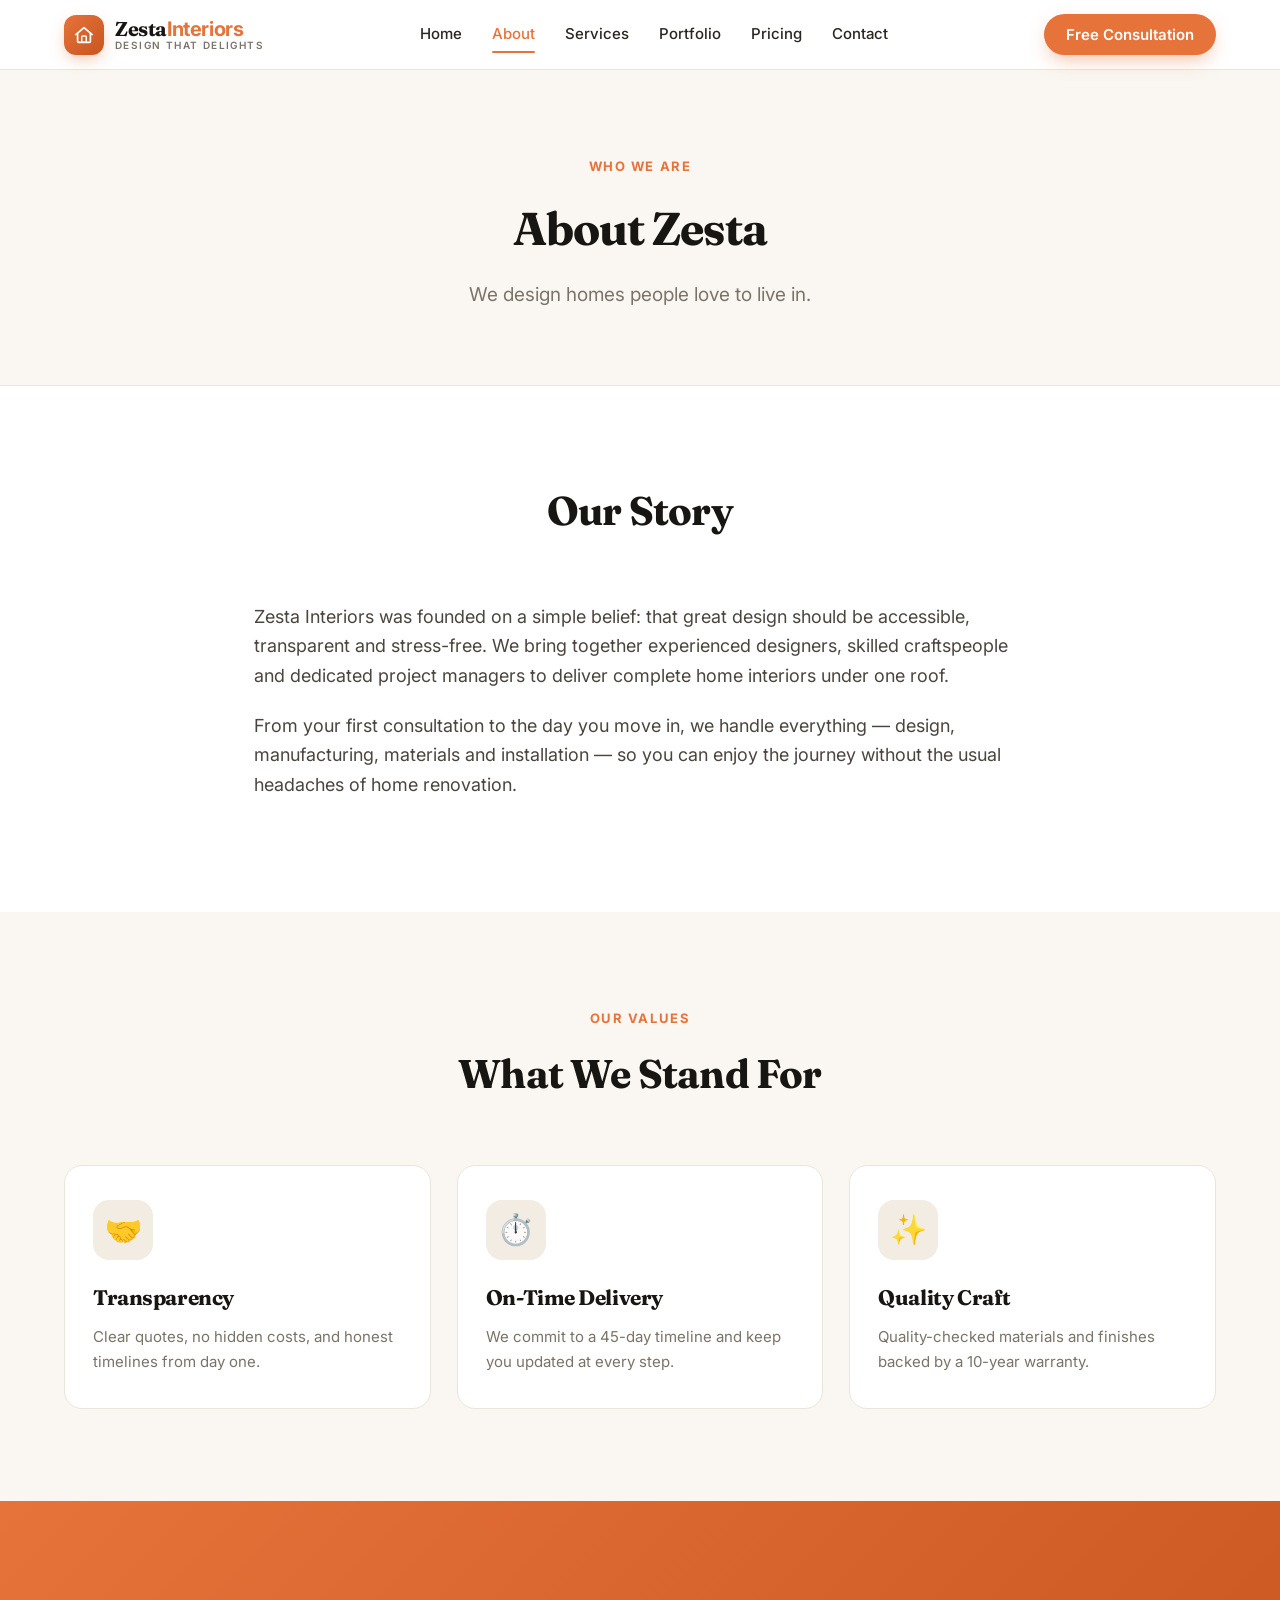
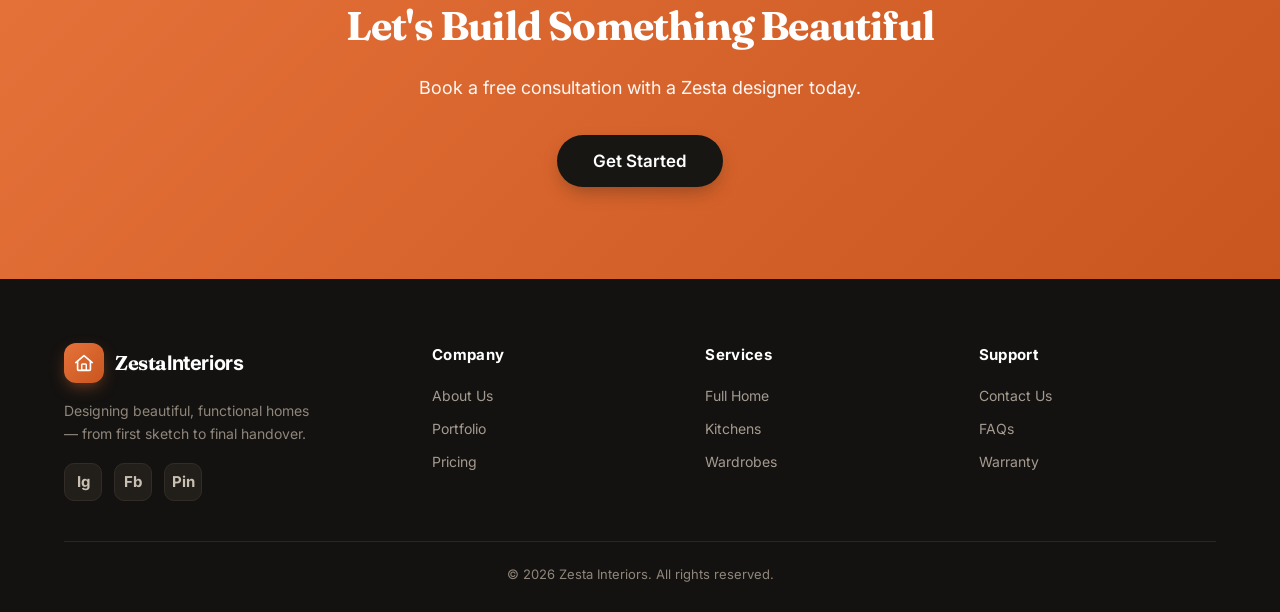
==== commit f1048ff3: "Enhance navigation and footer structure in about.html Updated navigation and footer sections for bet" ====
--- a/about.html
+++ b/about.html
@@ -4,12 +4,15 @@
 <meta charset="UTF-8">
 <meta name="viewport" content="width=device-width, initial-scale=1.0">
 <title>About — Zesta Interiors</title>
+<link rel="icon" type="image/svg+xml" href="favicon.svg">
 <link rel="stylesheet" href="style.css">
 </head>
 <body>
 <header>
   <nav>
     <a href="index.html" class="logo"><span class="mark"><svg viewBox="0 0 24 24" fill="none" xmlns="http://www.w3.org/2000/svg"><path d="M3 11.5 12 4l9 7.5" stroke="#fff" stroke-width="1.8" stroke-linecap="round" stroke-linejoin="round"/><path d="M5 10.2V19a1 1 0 0 0 1 1h12a1 1 0 0 0 1-1v-8.8" stroke="#fff" stroke-width="1.8" stroke-linecap="round" stroke-linejoin="round"/><rect x="9.5" y="13" width="5" height="7" rx="1" stroke="#fff" stroke-width="1.6"/></svg></span><span class="txt"><b>Zesta<span>Interiors</span></b><small>Design that delights</small></span></a>
+    <input type="checkbox" id="navtoggle" class="nav-toggle">
+    <label for="navtoggle" class="hamburger" aria-label="Menu"><span></span><span></span><span></span></label>
     <div class="nav-links">
       <a href="index.html">Home</a>
       <a href="about.html" class="active">About</a>
@@ -17,6 +20,7 @@
       <a href="portfolio.html">Portfolio</a>
       <a href="pricing.html">Pricing</a>
       <a href="contact.html">Contact</a>
+      <span class="mobile-cta"><a href="contact.html"><button class="btn">Free Consultation</button></a></span>
     </div>
     <a href="contact.html"><button class="btn">Free Consultation</button></a>
   </nav>
@@ -49,10 +53,10 @@
 <footer>
   <div class="container">
     <div class="f-grid">
-      <div><div class="logo"><span class="mark"><svg viewBox="0 0 24 24" fill="none" xmlns="http://www.w3.org/2000/svg"><path d="M3 11.5 12 4l9 7.5" stroke="#fff" stroke-width="1.8" stroke-linecap="round" stroke-linejoin="round"/><path d="M5 10.2V19a1 1 0 0 0 1 1h12a1 1 0 0 0 1-1v-8.8" stroke="#fff" stroke-width="1.8" stroke-linecap="round" stroke-linejoin="round"/><rect x="9.5" y="13" width="5" height="7" rx="1" stroke="#fff" stroke-width="1.6"/></svg></span><span class="txt"><b>Zesta<span>Interiors</span></b></span></div><p class="fabout">Designing beautiful, functional homes — from first sketch to final handover.</p></div>
+      <div><div class="logo"><span class="mark"><svg viewBox="0 0 24 24" fill="none" xmlns="http://www.w3.org/2000/svg"><path d="M3 11.5 12 4l9 7.5" stroke="#fff" stroke-width="1.8" stroke-linecap="round" stroke-linejoin="round"/><path d="M5 10.2V19a1 1 0 0 0 1 1h12a1 1 0 0 0 1-1v-8.8" stroke="#fff" stroke-width="1.8" stroke-linecap="round" stroke-linejoin="round"/><rect x="9.5" y="13" width="5" height="7" rx="1" stroke="#fff" stroke-width="1.6"/></svg></span><span class="txt"><b>Zesta<span>Interiors</span></b></span></div><p class="fabout">Designing beautiful, functional homes — from first sketch to final handover.</p><div class="social"><a href="#" aria-label="Instagram">Ig</a><a href="#" aria-label="Facebook">Fb</a><a href="#" aria-label="Pinterest">Pin</a></div></div>
       <div><h4>Company</h4><a href="about.html">About Us</a><a href="portfolio.html">Portfolio</a><a href="pricing.html">Pricing</a></div>
       <div><h4>Services</h4><a href="services.html">Full Home</a><a href="services.html">Kitchens</a><a href="services.html">Wardrobes</a></div>
-      <div><h4>Support</h4><a href="contact.html">Contact Us</a><a href="#">Warranty</a><a href="#">FAQs</a></div>
+      <div><h4>Support</h4><a href="contact.html">Contact Us</a><a href="contact.html#faqs">FAQs</a><a href="pricing.html">Warranty</a></div>
     </div>
     <div class="copy">© 2026 Zesta Interiors. All rights reserved.</div>
   </div>
--- a/style.css
+++ b/style.css
@@ -136,3 +136,50 @@
 /* ---------- RESPONSIVE ---------- */
 @media(max-width:860px){.f-grid{grid-template-columns:1fr 1fr;}}
 @media(max-width:768px){.nav-links{display:none;}.hero h1{font-size:38px;}.hero p{font-size:17px;}.page-hero h1{font-size:34px;}.section-title h2{font-size:30px;}.stats{gap:36px;}.cta h2{font-size:30px;}.price-card.featured{transform:none;}}
+
+
+/* ---------- CONTACT INFO CARDS ---------- */
+.contact-info{gap:16px;margin-top:40px;}
+.contact-info a,.contact-info>div{background:rgba(255,255,255,.14);border:1px solid rgba(255,255,255,.28);border-radius:14px;padding:16px 22px;color:#fff;backdrop-filter:blur(4px);transition:.2s;font-weight:500;}
+.contact-info a:hover{background:rgba(255,255,255,.24);transform:translateY(-2px);}
+.contact-note{color:rgba(255,255,255,.85);font-size:14px;margin-top:22px;}
+
+/* ---------- FAQ ---------- */
+.faq{max-width:820px;margin:0 auto;}
+.faq details{background:#fff;border:1px solid var(--line);border-radius:14px;padding:4px 24px;margin-bottom:14px;transition:box-shadow .2s;}
+.faq details[open]{box-shadow:var(--shadow-sm);border-color:#e0d6c8;}
+.faq summary{list-style:none;cursor:pointer;font-weight:600;font-size:17px;padding:18px 0;display:flex;justify-content:space-between;align-items:center;color:var(--dark);}
+.faq summary::-webkit-details-marker{display:none;}
+.faq summary:after{content:"+";font-size:26px;font-weight:400;color:var(--brand);line-height:1;transition:transform .25s;}
+.faq details[open] summary:after{transform:rotate(45deg);}
+.faq details p{color:var(--gray);font-size:15px;padding:0 0 20px;margin:0;}
+
+/* ---------- SOCIAL ---------- */
+.social{display:flex;gap:12px;margin-top:18px;}
+.social a{width:38px;height:38px;border-radius:10px;background:#221f1b;border:1px solid #322c26;display:flex;align-items:center;justify-content:center;color:#c9c0b4;font-size:15px;font-weight:700;margin:0;transition:.2s;}
+.social a:hover{background:var(--brand);color:#fff;border-color:var(--brand);padding-left:0;transform:translateY(-2px);}
+
+/* ---------- NAV RESPONSIVE FIX ---------- */
+@media(max-width:1024px){.nav-links{gap:20px;font-size:14px;}}
+@media(max-width:900px){nav .btn{display:none;}.nav-links{gap:16px;}}
+
+
+/* ---------- MOBILE MENU ---------- */
+.nav-toggle{display:none;}
+.hamburger{display:none;flex-direction:column;justify-content:center;gap:5px;width:44px;height:44px;cursor:pointer;border-radius:10px;transition:.2s;}
+.hamburger span{display:block;width:24px;height:2.5px;background:var(--dark);border-radius:2px;transition:.3s;margin:0 auto;}
+.nav-toggle:checked ~ .hamburger span:nth-child(1){transform:translateY(7.5px) rotate(45deg);}
+.nav-toggle:checked ~ .hamburger span:nth-child(2){opacity:0;}
+.nav-toggle:checked ~ .hamburger span:nth-child(3){transform:translateY(-7.5px) rotate(-45deg);}
+.mobile-cta{display:none;}
+@media(max-width:768px){
+  .hamburger{display:flex;}
+  nav{flex-wrap:wrap;}
+  nav > .btn{display:none;}
+  .nav-links{display:flex;flex-direction:column;align-items:flex-start;gap:0;width:100%;max-height:0;overflow:hidden;transition:max-height .35s ease;}
+  .nav-toggle:checked ~ .nav-links{max-height:420px;padding-top:8px;}
+  .nav-links a{width:100%;padding:14px 4px;border-bottom:1px solid var(--line);font-size:16px;}
+  .nav-links a:after{display:none;}
+  .nav-links .mobile-cta{display:block;width:100%;border:none;padding:16px 4px;}
+  .nav-links .mobile-cta .btn{width:100%;text-align:center;margin-top:6px;}
+}
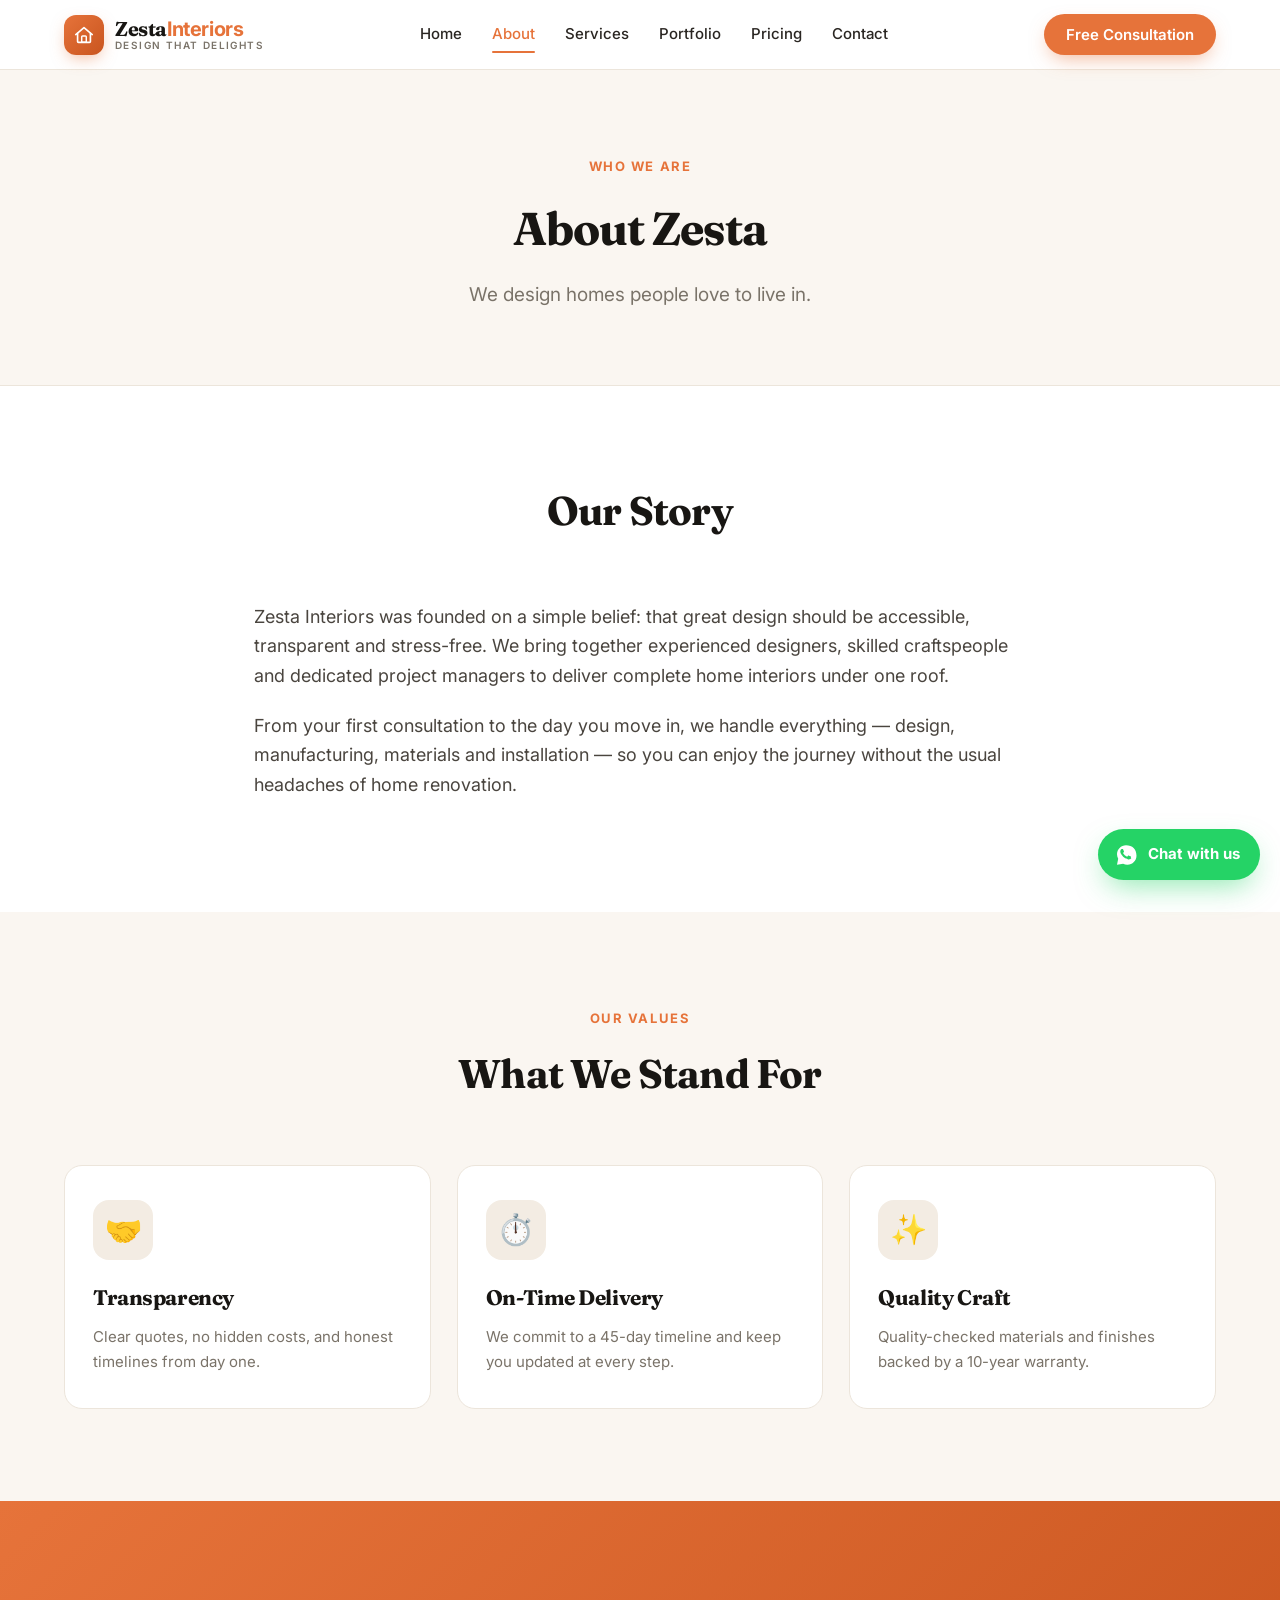
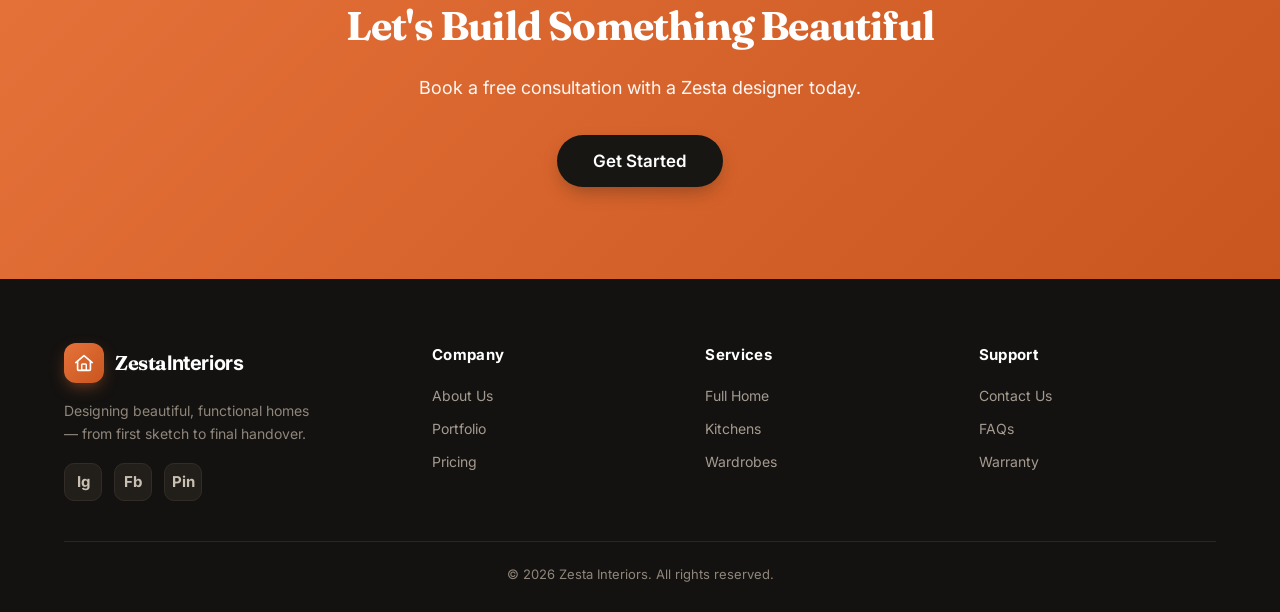
==== commit 5116226f: "Add WhatsApp chat button to about page Added a WhatsApp chat button for user engagement." ====
--- a/about.html
+++ b/about.html
@@ -50,6 +50,7 @@
     <a href="contact.html"><button class="btn big dark">Get Started</button></a>
   </div>
 </section>
+<a class="wa-float" href="https://wa.me/91XXXXXXXXXX" target="_blank" rel="noopener" aria-label="Chat on WhatsApp"><svg viewBox="0 0 32 32" fill="#fff" xmlns="http://www.w3.org/2000/svg"><path d="M16 3C9.4 3 4 8.4 4 15c0 2.1.6 4.2 1.6 6L4 29l8.2-1.5c1.7.9 3.6 1.4 5.6 1.4h.2C24.6 28.9 30 23.5 30 16.9 30 8.4 24.6 3 16 3zm7.1 17c-.3.9-1.8 1.7-2.5 1.8-.6.1-1.4.1-2.3-.2-.5-.2-1.2-.4-2.1-.8-3.7-1.6-6.1-5.3-6.3-5.6-.2-.2-1.5-2-1.5-3.8s.9-2.7 1.3-3.1c.3-.4.7-.4 1-.4h.7c.2 0 .5-.1.8.6.3.7 1 2.4 1.1 2.6.1.2.1.4 0 .6-.1.2-.2.4-.4.6-.2.2-.4.5-.5.6-.2.2-.4.4-.2.7.2.4 1 1.6 2.1 2.6 1.4 1.3 2.6 1.7 3 1.9.3.2.5.1.7-.1.2-.2.8-.9 1-1.2.2-.3.4-.3.7-.2.3.1 2 .9 2.3 1.1.3.2.5.2.6.3.1.3.1.9-.2 1.7z"/></svg><span class="wa-txt">Chat with us</span></a>
 <footer>
   <div class="container">
     <div class="f-grid">
--- a/style.css
+++ b/style.css
@@ -183,3 +183,15 @@
   .nav-links .mobile-cta{display:block;width:100%;border:none;padding:16px 4px;}
   .nav-links .mobile-cta .btn{width:100%;text-align:center;margin-top:6px;}
 }
+
+
+/* ===== Map embed ===== */
+.map-wrap{margin-top:56px;border-radius:var(--radius);overflow:hidden;box-shadow:var(--shadow);border:1px solid var(--line)}
+.map-wrap iframe{display:block;width:100%;height:340px;border:0;filter:saturate(1.05)}
+
+/* ===== WhatsApp float button ===== */
+.wa-float{position:fixed;right:20px;bottom:20px;z-index:120;display:inline-flex;align-items:center;gap:10px;background:#25D366;color:#fff;padding:13px 20px 13px 16px;border-radius:999px;font-weight:700;font-size:15px;text-decoration:none;box-shadow:0 12px 30px -8px rgba(37,211,102,.55);transition:transform .2s ease,box-shadow .2s ease}
+.wa-float:hover{transform:translateY(-2px);box-shadow:0 16px 36px -8px rgba(37,211,102,.65)}
+.wa-float svg{width:24px;height:24px;flex:none}
+.wa-float .wa-txt{white-space:nowrap}
+@media(max-width:600px){.wa-float{padding:14px}.wa-float .wa-txt{display:none}}
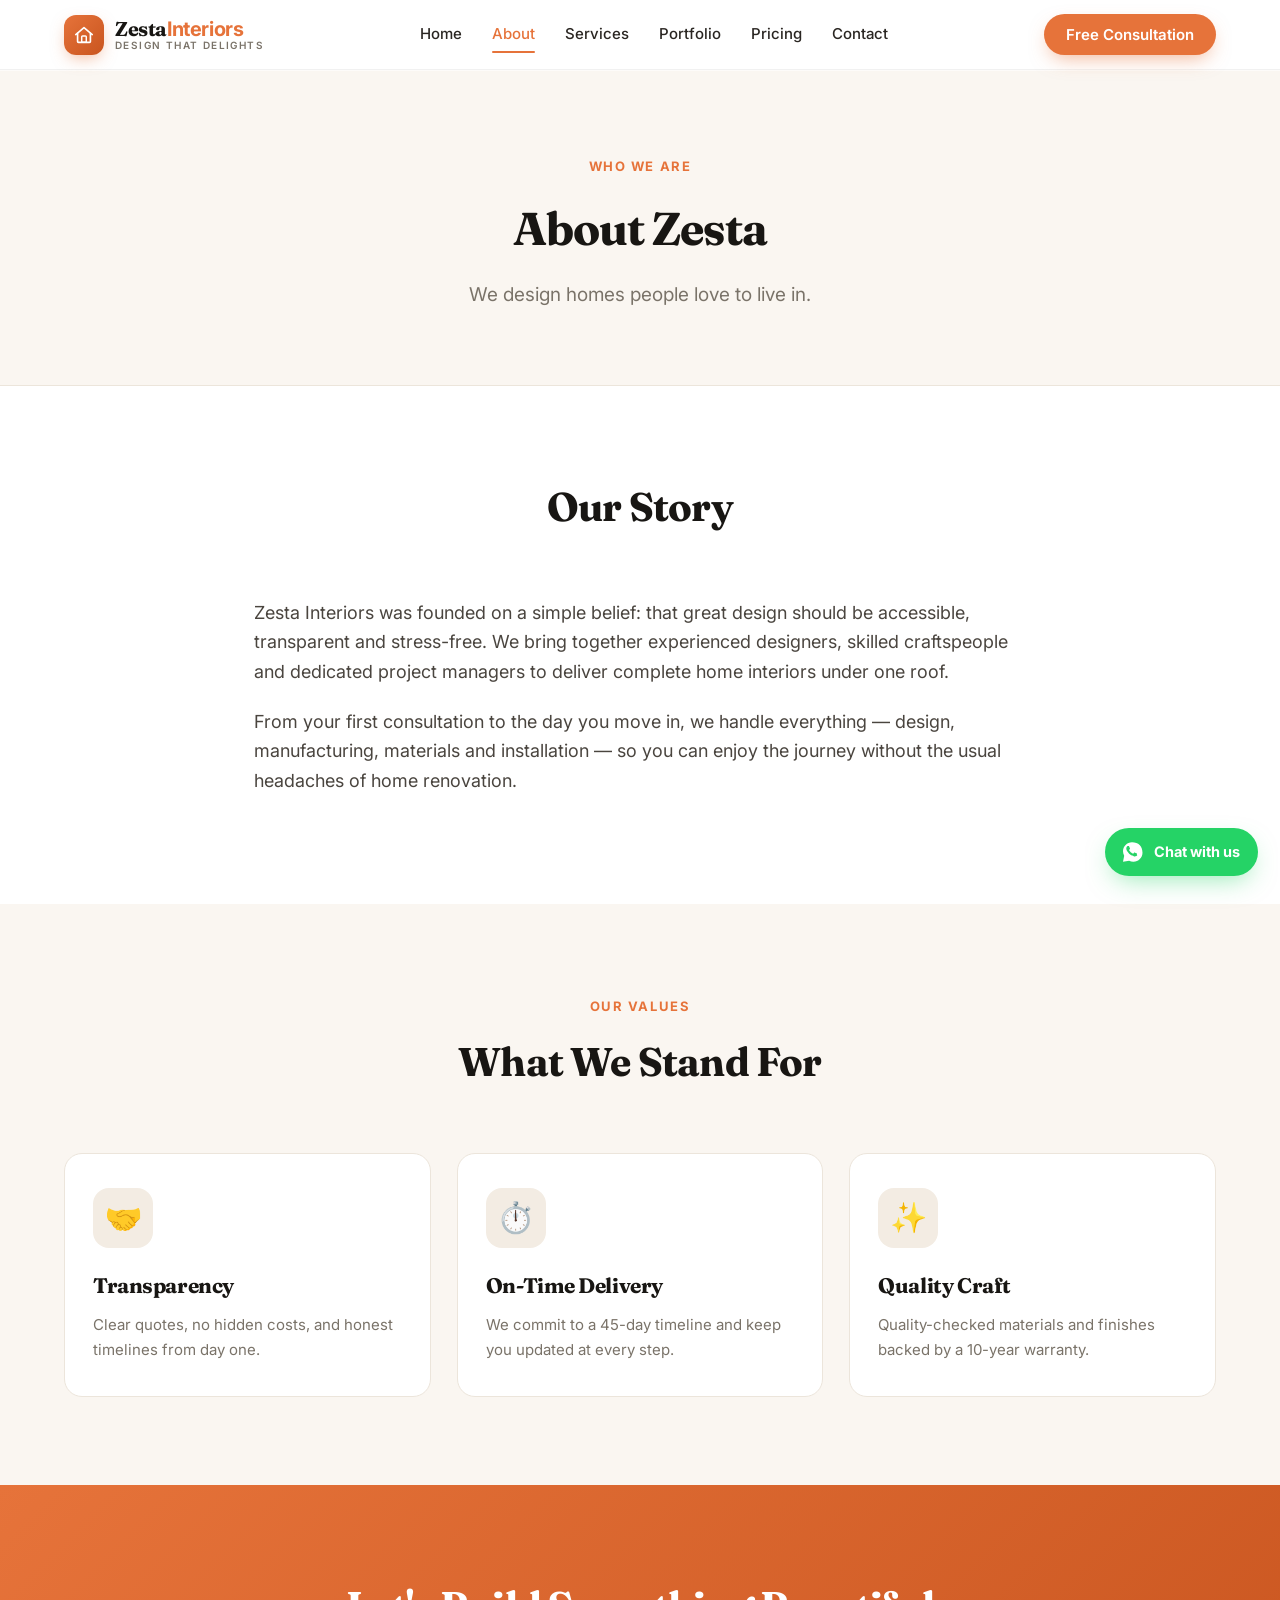
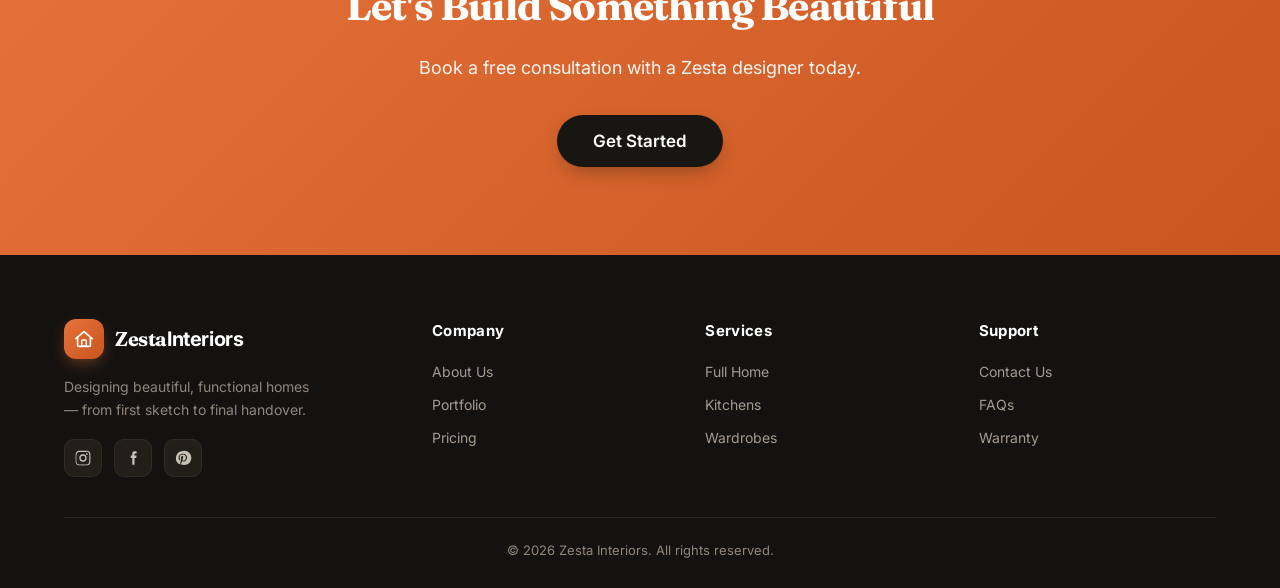
==== commit f7732884: "Update footer content and social links" ====
--- a/about.html
+++ b/about.html
@@ -54,7 +54,7 @@
 <footer>
   <div class="container">
     <div class="f-grid">
-      <div><div class="logo"><span class="mark"><svg viewBox="0 0 24 24" fill="none" xmlns="http://www.w3.org/2000/svg"><path d="M3 11.5 12 4l9 7.5" stroke="#fff" stroke-width="1.8" stroke-linecap="round" stroke-linejoin="round"/><path d="M5 10.2V19a1 1 0 0 0 1 1h12a1 1 0 0 0 1-1v-8.8" stroke="#fff" stroke-width="1.8" stroke-linecap="round" stroke-linejoin="round"/><rect x="9.5" y="13" width="5" height="7" rx="1" stroke="#fff" stroke-width="1.6"/></svg></span><span class="txt"><b>Zesta<span>Interiors</span></b></span></div><p class="fabout">Designing beautiful, functional homes — from first sketch to final handover.</p><div class="social"><a href="#" aria-label="Instagram">Ig</a><a href="#" aria-label="Facebook">Fb</a><a href="#" aria-label="Pinterest">Pin</a></div></div>
+      <div><div class="logo"><span class="mark"><svg viewBox="0 0 24 24" fill="none" xmlns="http://www.w3.org/2000/svg"><path d="M3 11.5 12 4l9 7.5" stroke="#fff" stroke-width="1.8" stroke-linecap="round" stroke-linejoin="round"/><path d="M5 10.2V19a1 1 0 0 0 1 1h12a1 1 0 0 0 1-1v-8.8" stroke="#fff" stroke-width="1.8" stroke-linecap="round" stroke-linejoin="round"/><rect x="9.5" y="13" width="5" height="7" rx="1" stroke="#fff" stroke-width="1.6"/></svg></span><span class="txt"><b>Zesta<span>Interiors</span></b></span></div><p class="fabout">Designing beautiful, functional homes — from first sketch to final handover.</p><div class="social"><a href="#" aria-label="Instagram"><svg viewBox="0 0 24 24" fill="currentColor" width="18" height="18"><path d="M12 2.2c3.2 0 3.6 0 4.9.07 1.17.05 1.8.25 2.23.41.56.22.96.48 1.38.9.42.42.68.82.9 1.38.16.42.36 1.06.41 2.23.06 1.27.07 1.65.07 4.86s0 3.6-.07 4.86c-.05 1.17-.25 1.8-.41 2.23-.22.56-.48.96-.9 1.38-.42.42-.82.68-1.38.9-.42.16-1.06.36-2.23.41-1.27.06-1.65.07-4.86.07s-3.6 0-4.86-.07c-1.17-.05-1.8-.25-2.23-.41a3.7 3.7 0 0 1-1.38-.9 3.7 3.7 0 0 1-.9-1.38c-.16-.42-.36-1.06-.41-2.23C2.2 15.6 2.2 15.2 2.2 12s0-3.6.07-4.86c.05-1.17.25-1.8.41-2.23.22-.56.48-.96.9-1.38.42-.42.82-.68 1.38-.9.42-.16 1.06-.36 2.23-.41C8.4 2.2 8.8 2.2 12 2.2Zm0 1.8c-3.15 0-3.5.01-4.75.07-.9.04-1.38.19-1.7.32-.43.16-.73.36-1.05.68-.32.32-.52.62-.68 1.05-.13.32-.28.8-.32 1.7C3.21 8.5 3.2 8.85 3.2 12s.01 3.5.07 4.75c.04.9.19 1.38.32 1.7.16.43.36.73.68 1.05.32.32.62.52 1.05.68.32.13.8.28 1.7.32 1.25.06 1.6.07 4.75.07s3.5-.01 4.75-.07c.9-.04 1.38-.19 1.7-.32.43-.16.73-.36 1.05-.68.32-.32.52-.62.68-1.05.13-.32.28-.8.32-1.7.06-1.25.07-1.6.07-4.75s-.01-3.5-.07-4.75c-.04-.9-.19-1.38-.32-1.7a2.8 2.8 0 0 0-.68-1.05 2.8 2.8 0 0 0-1.05-.68c-.32-.13-.8-.28-1.7-.32C15.5 4.01 15.15 4 12 4Zm0 3.06A4.94 4.94 0 1 1 12 16.94 4.94 4.94 0 0 1 12 7.06Zm0 1.8a3.14 3.14 0 1 0 0 6.28 3.14 3.14 0 0 0 0-6.28Zm5.15-3.24a1.15 1.15 0 1 1 0 2.3 1.15 1.15 0 0 1 0-2.3Z"/></svg></a><a href="#" aria-label="Facebook"><svg viewBox="0 0 24 24" fill="currentColor" width="18" height="18"><path d="M14 8.5V6.8c0-.7.5-.9.8-.9h2V3h-2.6C11.3 3 11 5 11 6.3v2.2H9V12h2v9h3v-9h2.3l.4-3.5H14Z"/></svg></a><a href="#" aria-label="Pinterest"><svg viewBox="0 0 24 24" fill="currentColor" width="18" height="18"><path d="M12 2.5a9.5 9.5 0 0 0-3.5 18.3c-.08-.77-.15-1.96.03-2.8.17-.77 1.1-4.9 1.1-4.9s-.28-.56-.28-1.4c0-1.3.76-2.28 1.7-2.28.8 0 1.19.6 1.19 1.32 0 .8-.51 2-.78 3.12-.22.93.47 1.7 1.38 1.7 1.66 0 2.94-1.75 2.94-4.28 0-2.24-1.6-3.8-3.9-3.8a4.05 4.05 0 0 0-4.22 4.06c0 .8.3 1.66.7 2.13.07.08.08.16.06.25l-.24.98c-.04.16-.13.2-.3.12-1.1-.51-1.79-2.12-1.79-3.42 0-2.78 2.02-5.34 5.83-5.34 3.06 0 5.44 2.18 5.44 5.1 0 3.04-1.92 5.49-4.58 5.49-.9 0-1.73-.47-2.02-1.02l-.55 2.1c-.2.77-.74 1.73-1.1 2.32A9.5 9.5 0 1 0 12 2.5Z"/></svg></a></div></div>
       <div><h4>Company</h4><a href="about.html">About Us</a><a href="portfolio.html">Portfolio</a><a href="pricing.html">Pricing</a></div>
       <div><h4>Services</h4><a href="services.html">Full Home</a><a href="services.html">Kitchens</a><a href="services.html">Wardrobes</a></div>
       <div><h4>Support</h4><a href="contact.html">Contact Us</a><a href="contact.html#faqs">FAQs</a><a href="pricing.html">Warranty</a></div>
--- a/style.css
+++ b/style.css
@@ -195,3 +195,53 @@
 .wa-float svg{width:24px;height:24px;flex:none}
 .wa-float .wa-txt{white-space:nowrap}
 @media(max-width:600px){.wa-float{padding:14px}.wa-float .wa-txt{display:none}}
+
+
+/* =====================================================
+   LOOK & FEEL REFINEMENTS (v2)
+   ===================================================== */
+
+/* Lighter, cleaner frosted header */
+header{background:rgba(255,255,255,.86);border-bottom:1px solid rgba(24,22,19,.06);box-shadow:0 1px 0 rgba(255,255,255,.6);}
+
+/* Hero: slightly smaller, more breathing room, safe side padding */
+.hero{padding:120px 0 108px;}
+.hero .container{padding-left:32px;padding-right:32px;}
+.hero h1{font-size:52px;line-height:1.06;max-width:860px;}
+@media(min-width:1100px){.hero h1{font-size:54px;}}
+
+/* Consistent vertical rhythm between sections */
+section{padding:88px 0;}
+
+/* Balance the 4-step process into an even single row (wraps 2x2 when tight) */
+.steps{grid-template-columns:repeat(4,1fr);gap:28px;}
+@media(max-width:880px){.steps{grid-template-columns:repeat(2,1fr);gap:36px 28px;}}
+@media(max-width:480px){.steps{grid-template-columns:1fr;}}
+
+/* Balance testimonials: center the grid so a lone 3rd card sits centered */
+.t-grid{grid-template-columns:repeat(3,1fr);max-width:1040px;margin:0 auto;}
+@media(max-width:940px){.t-grid{grid-template-columns:repeat(2,1fr);max-width:720px;}}
+@media(max-width:600px){.t-grid{grid-template-columns:1fr;max-width:420px;}}
+
+/* Service-card icons: replace emoji look with tidy accent tiles */
+.card .icon{background:var(--soft);color:var(--brand);}
+.card .icon svg{width:30px;height:30px;stroke:var(--brand);transition:stroke .28s;}
+.card:hover .icon svg{stroke:#fff;}
+.card:hover .icon{color:#fff;}
+
+/* Footer social: cleaner spacing + focus ring */
+.social a:focus-visible{outline:2px solid var(--brand);outline-offset:2px;}
+
+/* ---- WhatsApp float: stop it covering page CTAs ---- */
+/* Give every page room at the bottom so nothing hides behind the float */
+body{padding-bottom:0;}
+main,section:last-of-type{scroll-margin-bottom:96px;}
+/* Smaller, higher float; collapses to a round icon on narrower screens */
+.wa-float{right:22px;bottom:24px;padding:12px 18px 12px 15px;font-size:14.5px;box-shadow:0 10px 26px -8px rgba(37,211,102,.5);}
+@media(max-width:1024px){
+  .wa-float{padding:0;width:56px;height:56px;justify-content:center;border-radius:50%;}
+  .wa-float .wa-txt{display:none;}
+}
+/* Keep pricing CTAs clear of the float: add trailing space in the pricing grid */
+.pricing .grid{padding-bottom:8px;}
+.price-card .btn.full,.price-card .btn{position:relative;z-index:2;}
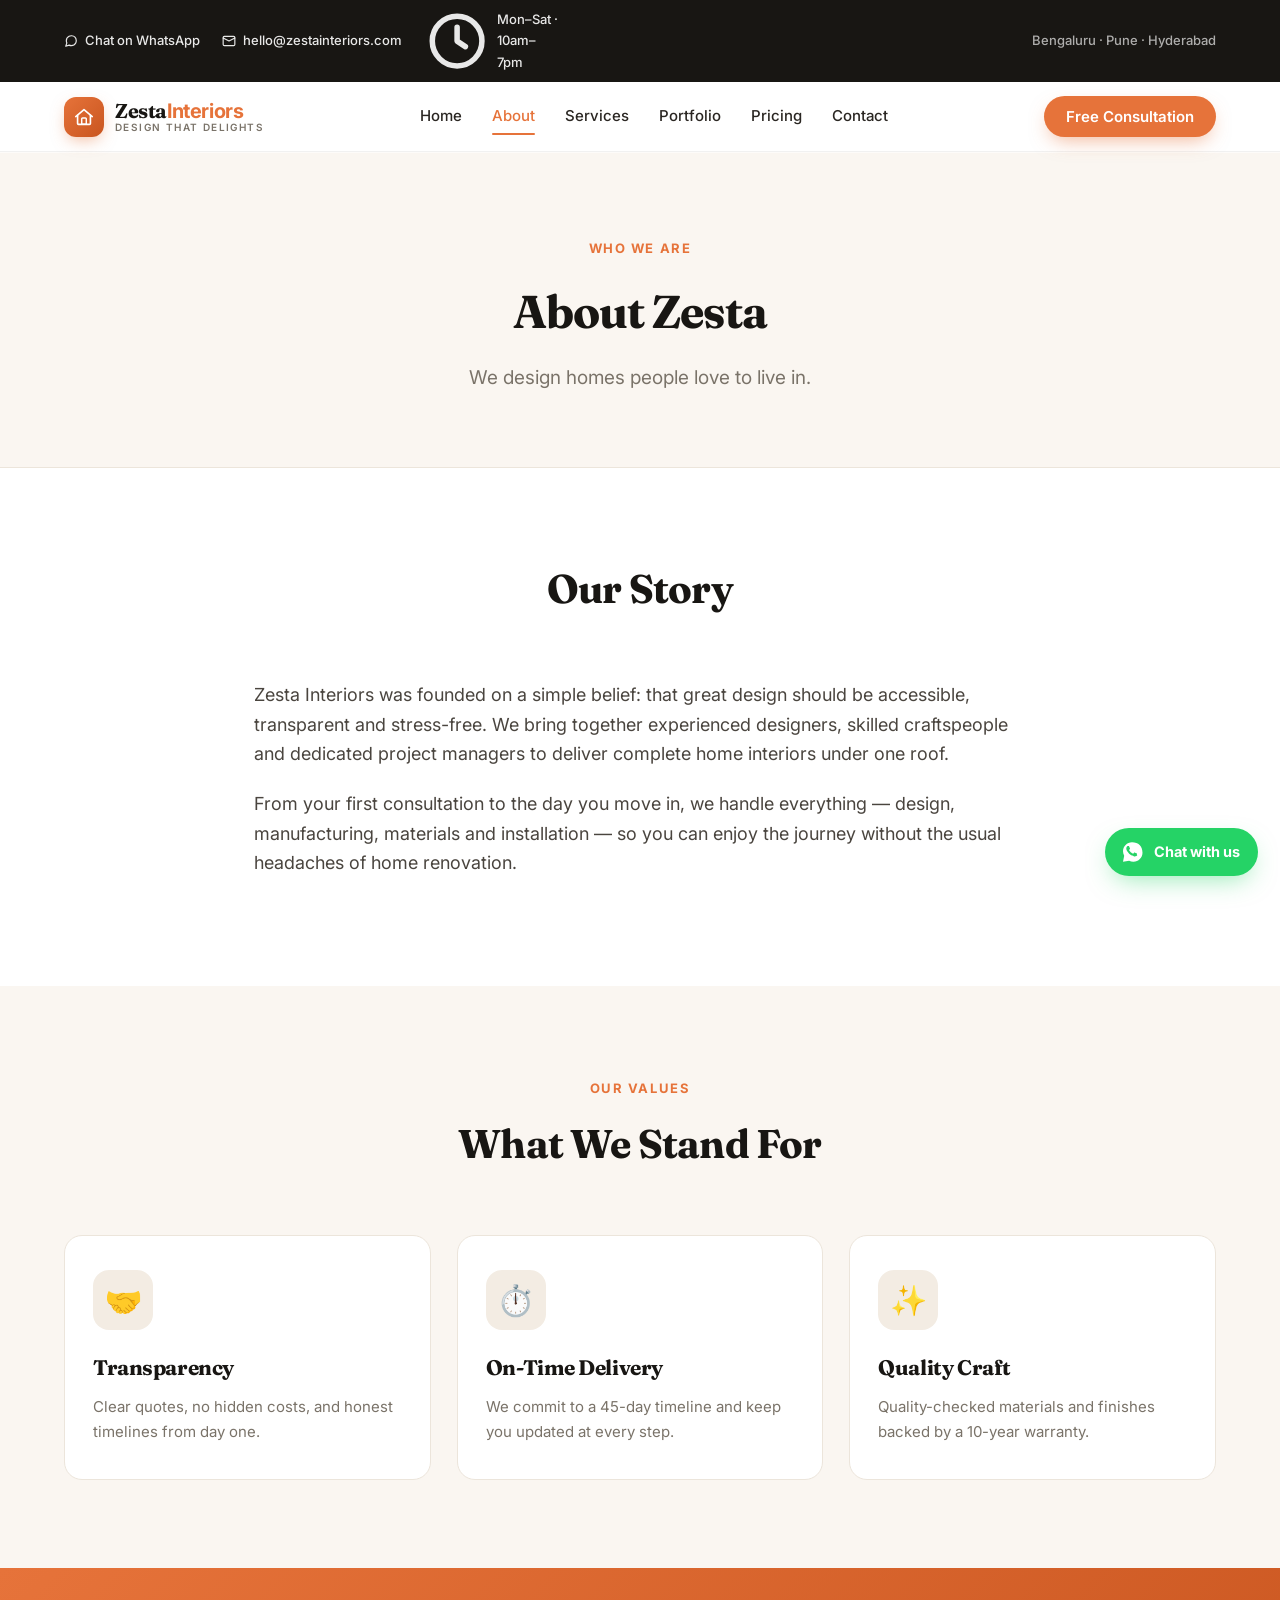
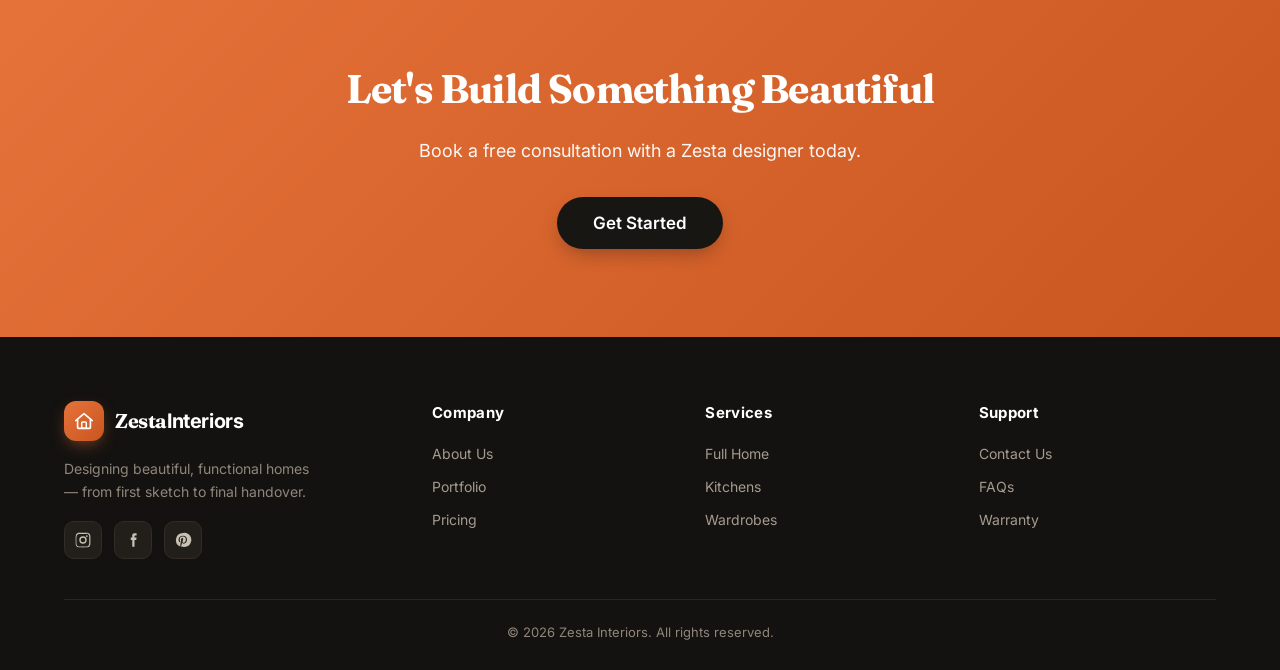
==== commit 1fef32af: "Change button text from 'Free Consultation' to 'Get Free Quote'" ====
--- a/about.html
+++ b/about.html
@@ -8,6 +8,7 @@
 <link rel="stylesheet" href="style.css">
 </head>
 <body>
+<div class="topbar"><div class="tb-inner"><div class="tb-left"><a href="https://wa.me/91XXXXXXXXXX" target="_blank" rel="noopener"><svg viewBox="0 0 24 24" fill="none" stroke="currentColor" stroke-width="2" stroke-linecap="round" stroke-linejoin="round"><path d="M21 11.5a8.38 8.38 0 0 1-.9 3.8 8.5 8.5 0 0 1-7.6 4.7 8.38 8.38 0 0 1-3.8-.9L3 21l1.9-5.7a8.38 8.38 0 0 1-.9-3.8 8.5 8.5 0 0 1 4.7-7.6 8.38 8.38 0 0 1 3.8-.9h.5a8.48 8.48 0 0 1 8 8v.5z"/></svg>Chat on WhatsApp</a><a href="mailto:hello@zestainteriors.com"><svg viewBox="0 0 24 24" fill="none" stroke="currentColor" stroke-width="2" stroke-linecap="round" stroke-linejoin="round"><rect x="2" y="4" width="20" height="16" rx="2"/><path d="m22 7-10 5L2 7"/></svg>hello@zestainteriors.com</a><span><svg viewBox="0 0 24 24" fill="none" stroke="currentColor" stroke-width="2" stroke-linecap="round" stroke-linejoin="round"><circle cx="12" cy="12" r="9"/><path d="M12 7v5l3 2"/></svg>Mon–Sat · 10am–7pm</span></div><span class="tb-cities">Bengaluru · Pune · Hyderabad</span></div></div>
 <header>
   <nav>
     <a href="index.html" class="logo"><span class="mark"><svg viewBox="0 0 24 24" fill="none" xmlns="http://www.w3.org/2000/svg"><path d="M3 11.5 12 4l9 7.5" stroke="#fff" stroke-width="1.8" stroke-linecap="round" stroke-linejoin="round"/><path d="M5 10.2V19a1 1 0 0 0 1 1h12a1 1 0 0 0 1-1v-8.8" stroke="#fff" stroke-width="1.8" stroke-linecap="round" stroke-linejoin="round"/><rect x="9.5" y="13" width="5" height="7" rx="1" stroke="#fff" stroke-width="1.6"/></svg></span><span class="txt"><b>Zesta<span>Interiors</span></b><small>Design that delights</small></span></a>
@@ -20,7 +21,7 @@
       <a href="portfolio.html">Portfolio</a>
       <a href="pricing.html">Pricing</a>
       <a href="contact.html">Contact</a>
-      <span class="mobile-cta"><a href="contact.html"><button class="btn">Free Consultation</button></a></span>
+      <span class="mobile-cta"><a href="contact.html"><button class="btn header-cta">Get Free Quote</button></a></span>
     </div>
     <a href="contact.html"><button class="btn">Free Consultation</button></a>
   </nav>
--- a/style.css
+++ b/style.css
@@ -245,3 +245,29 @@
 /* Keep pricing CTAs clear of the float: add trailing space in the pricing grid */
 .pricing .grid{padding-bottom:8px;}
 .price-card .btn.full,.price-card .btn{position:relative;z-index:2;}
+
+
+/* Social icon SVGs sit neatly inside their tiles */
+.social a svg{width:18px;height:18px;display:block;}
+.social a{font-size:0;}
+
+
+/* ---------- TOP UTILITY BAR ---------- */
+.topbar{background:var(--dark);color:#fff;font-size:13px;}
+.topbar .tb-inner{max-width:1200px;margin:0 auto;padding:8px 24px;display:flex;align-items:center;justify-content:space-between;gap:16px;}
+.topbar .tb-left{display:flex;align-items:center;gap:22px;flex-wrap:wrap;}
+.topbar a,.topbar span{color:rgba(255,255,255,.9);display:inline-flex;align-items:center;gap:7px;font-weight:500;}
+.topbar a:hover{color:#fff;}
+.topbar a svg{width:14px;height:14px;flex:none;}
+.topbar .tb-cities{color:rgba(255,255,255,.65);}
+@media(max-width:768px){
+  .topbar .tb-inner{padding:7px 16px;justify-content:center;}
+  .topbar .tb-cities{display:none;}
+  .topbar .tb-left{gap:16px;justify-content:center;}
+}
+
+/* ---------- HEADER CTA (persistent, desktop) ---------- */
+.header-cta{background:var(--brand);color:#fff;padding:10px 20px;border-radius:999px;font-weight:600;font-size:14.5px;white-space:nowrap;box-shadow:0 8px 20px -6px rgba(230,115,58,.55);transition:transform .18s ease,box-shadow .18s ease;}
+.header-cta:hover{color:#fff;transform:translateY(-2px);box-shadow:0 12px 26px -6px rgba(230,115,58,.6);}
+.header-cta:after{display:none;}
+@media(max-width:768px){ .header-cta{display:none;} }
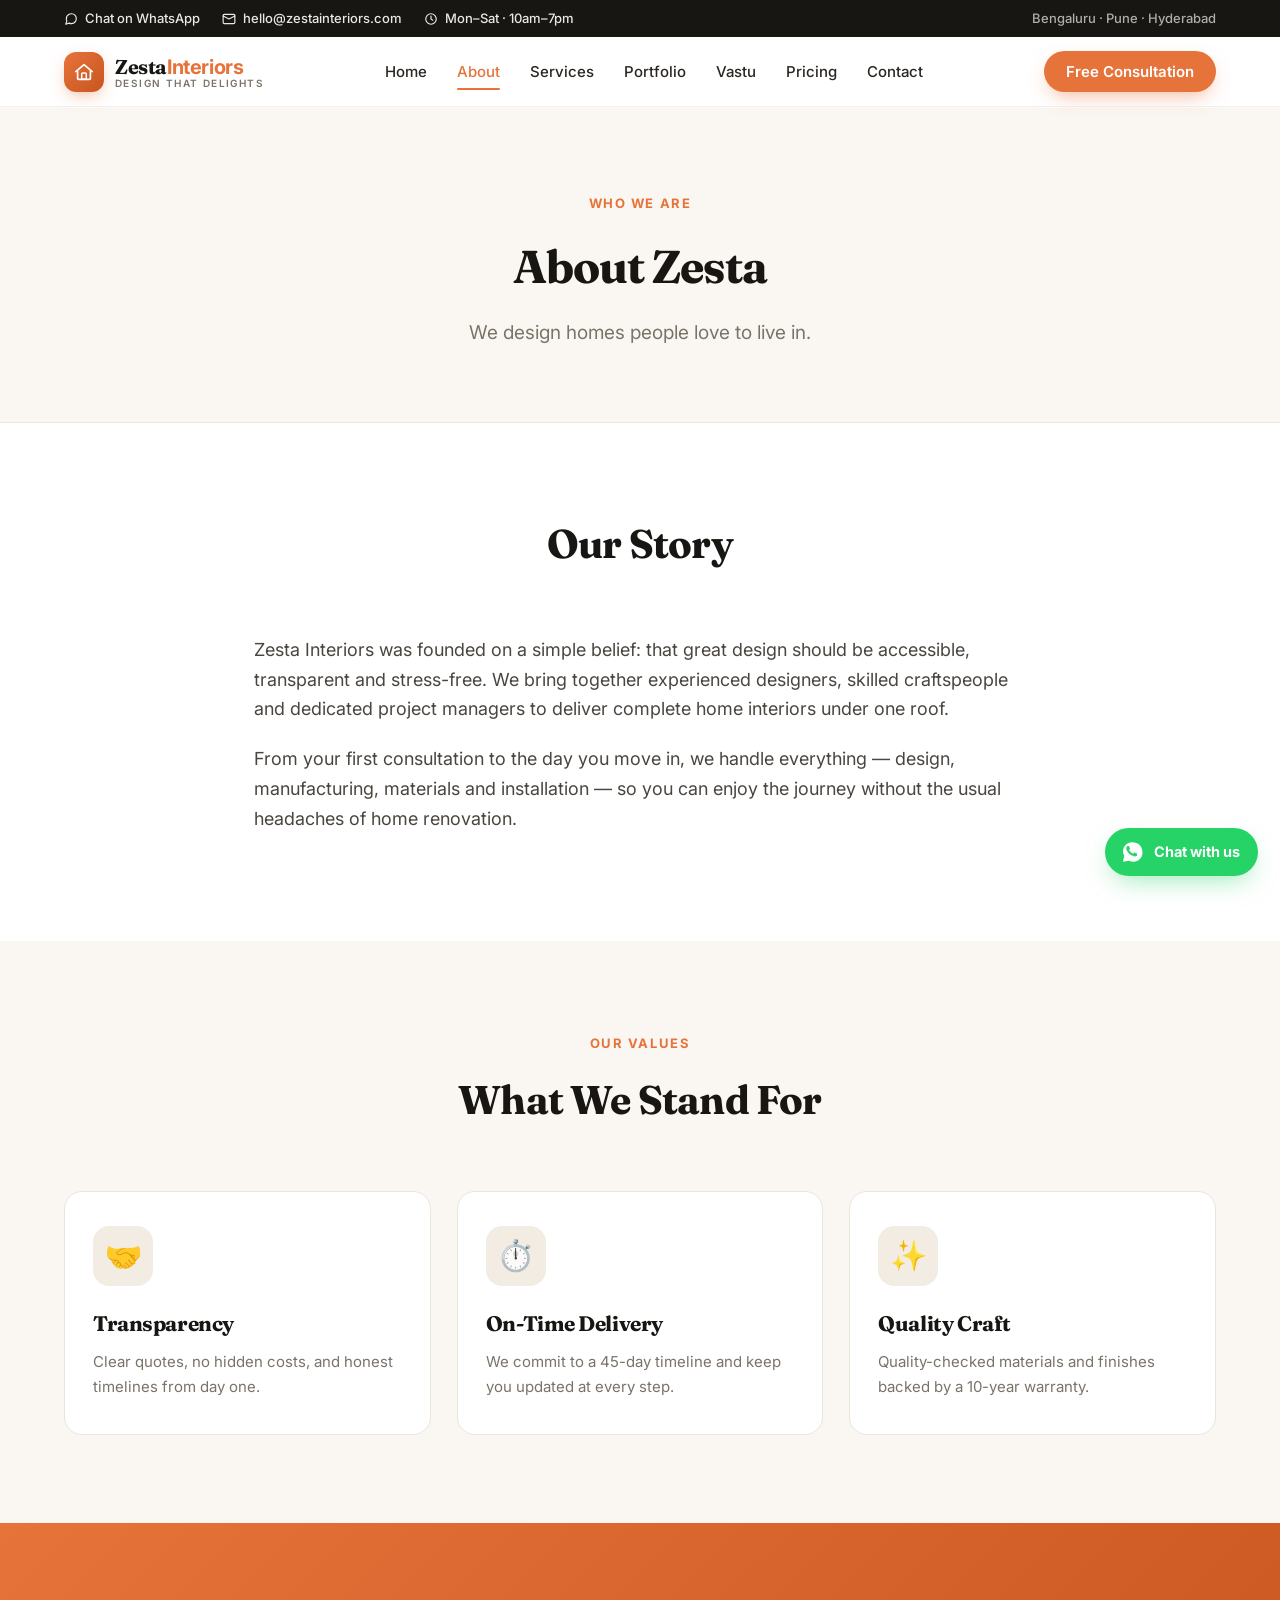
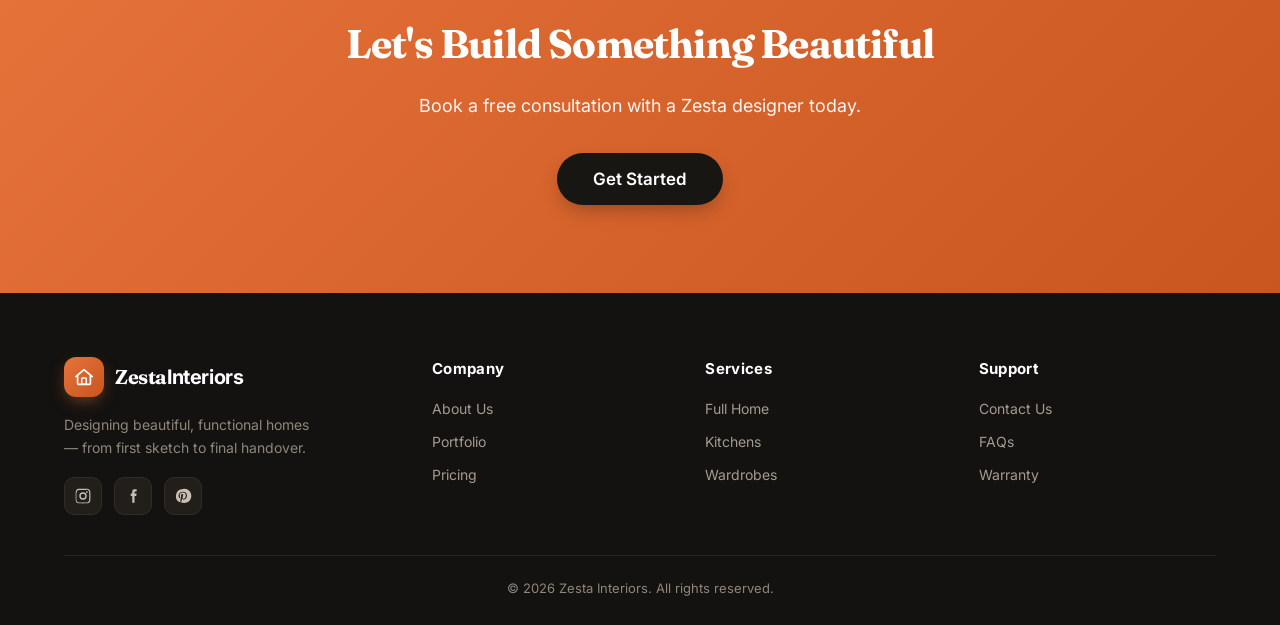
==== commit dca04b86: "Add Vastu link to navigation in about.html" ====
--- a/about.html
+++ b/about.html
@@ -19,6 +19,7 @@
       <a href="about.html" class="active">About</a>
       <a href="services.html">Services</a>
       <a href="portfolio.html">Portfolio</a>
+      <a href="vastu.html">Vastu</a>
       <a href="pricing.html">Pricing</a>
       <a href="contact.html">Contact</a>
       <span class="mobile-cta"><a href="contact.html"><button class="btn header-cta">Get Free Quote</button></a></span>
--- a/style.css
+++ b/style.css
@@ -271,3 +271,52 @@
 .header-cta:hover{color:#fff;transform:translateY(-2px);box-shadow:0 12px 26px -6px rgba(230,115,58,.6);}
 .header-cta:after{display:none;}
 @media(max-width:768px){ .header-cta{display:none;} }
+
+
+/* ---------- TOP UTILITY BAR — icon sizing & no-wrap fix ---------- */
+.topbar a,.topbar span{white-space:nowrap;}
+.topbar svg{width:14px;height:14px;flex:none;}
+
+
+/* ---------- VASTU SENSE TOOL ---------- */
+.vastu-tool{display:grid;grid-template-columns:340px 1fr;gap:32px;align-items:start;background:linear-gradient(180deg,#fff,var(--bg));border:1px solid var(--line);border-radius:var(--radius);padding:32px;box-shadow:var(--shadow);}
+.vastu-form{display:flex;flex-direction:column;gap:18px;}
+.vfield{display:flex;flex-direction:column;gap:7px;}
+.vfield label{font-weight:600;font-size:14px;color:var(--dark);}
+.vfield select{padding:12px 14px;border:1px solid var(--line);border-radius:12px;font-size:15px;background:#fff;color:var(--ink);cursor:pointer;}
+.vfield select:focus{outline:none;border-color:var(--brand);box-shadow:0 0 0 3px rgba(230,115,58,.15);}
+.vastu-form .btn{margin-top:6px;}
+.vastu-result{min-height:120px;}
+.vastu-result .v-empty{color:var(--gray);padding:20px;border:1px dashed var(--line);border-radius:12px;text-align:center;}
+.v-head{border-bottom:1px solid var(--line);padding-bottom:14px;margin-bottom:14px;}
+.v-badge{display:inline-block;background:var(--soft);color:var(--brand-dark);font-weight:700;font-size:12px;letter-spacing:.04em;text-transform:uppercase;padding:5px 12px;border-radius:999px;margin-bottom:10px;}
+.v-head h3{font-family:'Fraunces',serif;font-size:26px;color:var(--dark);}
+.v-el{color:var(--gray);font-size:14px;margin-top:4px;}
+.v-note-in{color:var(--ink);margin-bottom:16px;}
+.vastu-result h4{font-size:15px;font-weight:700;color:var(--dark);margin-bottom:8px;}
+.v-tips{list-style:none;display:flex;flex-direction:column;gap:9px;margin-bottom:18px;}
+.v-tips li{position:relative;padding-left:26px;color:var(--ink);line-height:1.55;}
+.v-tips li:before{content:"";position:absolute;left:0;top:7px;width:12px;height:12px;border-radius:50%;background:linear-gradient(135deg,var(--brand),var(--brand-dark));}
+.v-focus{background:var(--soft);border-radius:12px;padding:14px 16px;color:var(--dark);font-size:14.5px;line-height:1.55;}
+.v-cta{margin-top:18px;}
+.v-note{text-align:center;color:var(--gray);font-size:13px;margin-top:22px;max-width:680px;margin-left:auto;margin-right:auto;}
+@media(max-width:768px){
+  .vastu-tool{grid-template-columns:1fr;padding:22px;gap:24px;}
+}
+
+
+/* ---------- VASTU PROMO (homepage) ---------- */
+.vastu-promo{background:linear-gradient(135deg,var(--brand),var(--brand-dark));color:#fff;}
+.vastu-promo .vp-inner{display:grid;grid-template-columns:1fr auto;gap:40px;align-items:center;}
+.vastu-promo .eyebrow{color:rgba(255,255,255,.85);}
+.vastu-promo h2{color:#fff;margin:8px 0 12px;}
+.vastu-promo p{color:rgba(255,255,255,.92);max-width:520px;margin-bottom:22px;}
+.vastu-promo .btn{background:#fff;color:var(--brand-dark);}
+.vastu-promo .btn:hover{background:#fff;}
+.vp-compass{color:#fff;opacity:.9;}
+.vp-compass svg{width:160px;height:160px;}
+@media(max-width:768px){
+  .vastu-promo .vp-inner{grid-template-columns:1fr;text-align:center;}
+  .vastu-promo p{margin-left:auto;margin-right:auto;}
+  .vp-compass{display:none;}
+}
